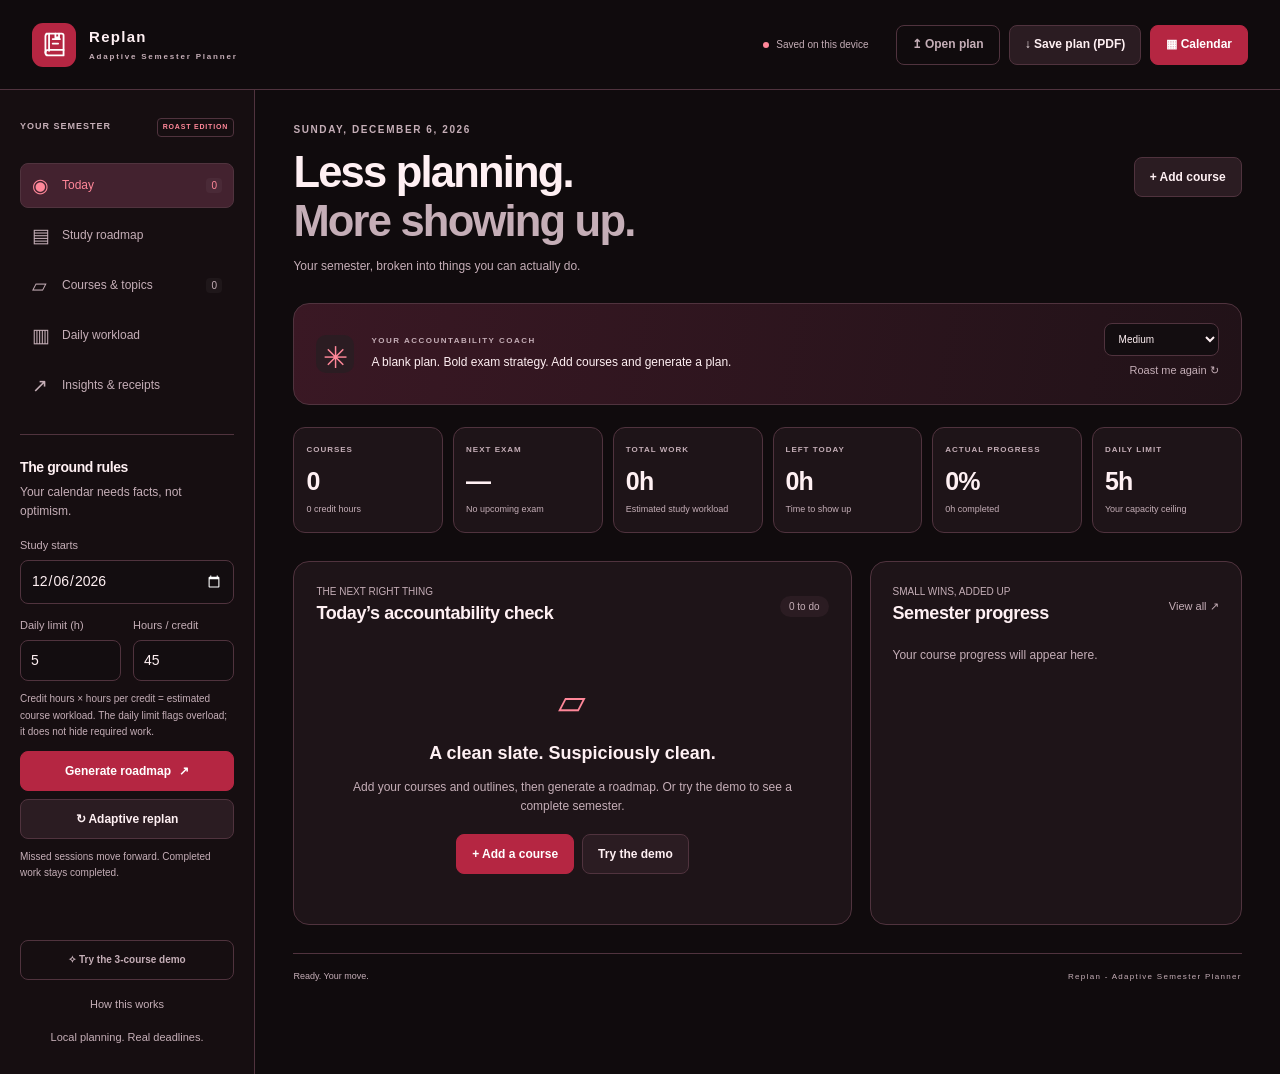
==== replanv2.html @ edb52d62 "new versions" ====
<!doctype html>
<html lang="en" data-roast="Medium">
<head>
  <meta charset="utf-8">
  <meta name="viewport" content="width=device-width, initial-scale=1">
  <meta name="theme-color" content="#100b0d">
  <meta name="description" content="A multi-course semester planner with adaptive scheduling and a sarcastic accountability coach.">
  <title>Replan - Adaptive Semester Planner</title>
  <link rel="icon" type="image/svg+xml" href="data:image/svg+xml,%3Csvg%20xmlns%3D%22http%3A%2F%2Fwww.w3.org%2F2000%2Fsvg%22%20viewBox%3D%220%200%2064%2064%22%3E%3Crect%20width%3D%2264%22%20height%3D%2264%22%20rx%3D%2214%22%20fill%3D%22%23b52642%22%2F%3E%3Cg%20transform%3D%22translate%2812%2012%29%20scale%281.25%29%22%20color%3D%22%23ffffff%22%3E%3Csvg%20viewBox%3D%220%200%2032%2032%22%20fill%3D%22none%22%20xmlns%3D%22http%3A%2F%2Fwww.w3.org%2F2000%2Fsvg%22%3E%3Cpath%20d%3D%22M7%204h17a2%202%200%200%201%202%202v22H9a3%203%200%200%201-3-3V7a3%203%200%200%201%203-3Z%22%20stroke%3D%22currentColor%22%20stroke-width%3D%222%22%20stroke-linejoin%3D%22round%22%2F%3E%3Cpath%20d%3D%22M10%204v19M6%2025a3%203%200%200%201%203-3h17M14%2010h8M14%2015h6M21%204v5l-2-1-2%201V4%22%20stroke%3D%22currentColor%22%20stroke-width%3D%222%22%20stroke-linecap%3D%22round%22%20stroke-linejoin%3D%22round%22%2F%3E%3C%2Fsvg%3E%3C%2Fg%3E%3C%2Fsvg%3E">
  <link rel="stylesheet" href="replanv2.css">
  <script defer src="replanv2-engine.js"></script>
  <script defer src="replanv2-pdf.js"></script>
  <script defer src="replanv2.js"></script>
</head>
<body>
  <div class="app-shell">
    <header class="topbar">
      <a href="#today" class="brand" aria-label="Replan - Adaptive Semester Planner home"><span class="brand-mark" aria-hidden="true"><svg viewBox="0 0 32 32" fill="none" xmlns="http://www.w3.org/2000/svg"><path d="M7 4h17a2 2 0 0 1 2 2v22H9a3 3 0 0 1-3-3V7a3 3 0 0 1 3-3Z" stroke="currentColor" stroke-width="2" stroke-linejoin="round"/><path d="M10 4v19M6 25a3 3 0 0 1 3-3h17M14 10h8M14 15h6M21 4v5l-2-1-2 1V4" stroke="currentColor" stroke-width="2" stroke-linecap="round" stroke-linejoin="round"/></svg></span><span>Replan<small>Adaptive Semester Planner</small></span></a>
      <div class="header-actions"><span class="local-badge"><i></i> Saved on this device</span><button data-action="open" class="button ghost">↥ Open plan</button><button data-action="save" class="button" title="Download a printable PDF schedule with checkboxes">↓ Save plan (PDF)</button><button data-action="calendar" class="button primary">▦ Calendar</button></div>
    </header>
    <div class="workspace">
      <aside class="sidebar">
        <div class="side-heading"><span class="eyebrow">YOUR SEMESTER</span><span class="edition">ROAST EDITION</span></div>
        <nav aria-label="Planner views">
          <button class="nav-item active" data-tab="today"><span aria-hidden="true">◉</span> Today <span id="today-count" class="nav-count">0</span></button>
          <button class="nav-item" data-tab="schedule"><span aria-hidden="true">▤</span> Study roadmap</button>
          <button class="nav-item" data-tab="courses"><span aria-hidden="true">▱</span> Courses & topics <span id="course-count" class="nav-count">0</span></button>
          <button class="nav-item" data-tab="daily"><span aria-hidden="true">▥</span> Daily workload</button>
          <button class="nav-item" data-tab="insights"><span aria-hidden="true">↗</span> Insights & receipts</button>
        </nav>
        <section class="setup-card" aria-labelledby="setup-title">
          <h2 id="setup-title">The ground rules</h2><p class="muted small">Your calendar needs facts, not optimism.</p>
          <form id="settings-form">
            <label for="plan-start">Study starts</label><input id="plan-start" name="start" type="date" required>
            <div class="field-grid"><div><label for="daily-cap">Daily limit <span>(h)</span></label><input id="daily-cap" name="cap" type="number" min="0" max="24" step="0.25" required></div><div><label for="hours-per-credit">Hours / credit</label><input id="hours-per-credit" name="hoursPerCH" type="number" min="1" max="100" step="1" required></div></div>
            <p class="field-help">Credit hours × hours per credit = estimated course workload. The daily limit flags overload; it does not hide required work.</p>
            <button class="button primary full" type="submit">Generate roadmap <span aria-hidden="true">↗</span></button>
          </form>
          <button data-action="replan" class="button full replan-button">↻ Adaptive replan</button>
          <p class="field-help">Missed sessions move forward. Completed work stays completed.</p>
        </section>
        <div class="sidebar-bottom"><button data-action="demo" class="button ghost full">✧ Try the 3-course demo</button><button data-action="guide" class="text-button">How this works</button><span class="tiny muted">Local planning. Real deadlines.</span></div>
      </aside>
      <main id="main-content">
        <div class="page-heading"><div><p class="eyebrow" id="current-date"></p><h1 id="page-title">Less planning.<br><span>More showing up.</span></h1><p class="muted" id="page-description">Your semester, broken into things you can actually do.</p></div><button data-action="add-course" class="button" id="heading-add">+ Add course</button></div>
        <section class="roast-card" aria-label="Accountability coach"><div class="roast-symbol" aria-hidden="true">✳</div><div class="roast-copy"><p class="eyebrow">YOUR ACCOUNTABILITY COACH</p><p id="roast-message"></p></div><div class="roast-controls"><label class="sr-only" for="roast-level">Roast intensity & theme</label><select id="roast-level"><option>Off</option><option>Mild</option><option>Medium</option><option>Extra spicy</option></select><button data-action="roast" class="text-button">Roast me again ↻</button></div></section>
        <section id="metrics" class="metrics" aria-label="Semester summary"></section>
        <section id="view-today" class="view" aria-label="Today's study sessions"></section>
        <section id="view-schedule" class="view" aria-label="Study roadmap" hidden>
          <div class="section-heading"><div><h2>The study roadmap</h2><p class="muted small">Every session, every course. Double-click a row to toggle completion.</p></div><div class="button-row"><button data-action="export-csv" class="button compact">↓ CSV</button><button data-action="backup" class="button compact">↓ JSON backup</button><button data-action="export-meta" class="button compact">↓ CSV metadata</button><button data-action="print" class="button compact">Print / PDF</button></div></div>
          <div class="filters"><label>Course<select id="filter-course"><option value="">All courses</option></select></label><label>Status<select id="filter-status"><option value="">All statuses</option><option>Pending</option><option>Completed</option><option>Missed</option><option>Rescheduled</option></select></label><label class="search-field">Search<input id="filter-search" type="search" placeholder="Find a course or topic…"></label><button data-action="jump-today" class="button compact">Jump to today</button></div>
          <div class="batch-bar"><span id="selection-summary">Select sessions to update their status</span><div class="button-row"><button data-action="batch-done" class="button compact">✓ Completed</button><button data-action="batch-missed" class="button compact">Missed</button><button data-action="batch-pending" class="button compact">Reset pending</button></div></div>
          <div class="table-wrap" tabindex="0" aria-label="Scrollable study roadmap"><table><thead><tr><th><input id="select-all" type="checkbox" aria-label="Select all visible sessions"></th><th><button data-sort="Day">Day ↕</button></th><th><button data-sort="Date">Date ↕</button></th><th><button data-sort="Course">Course ↕</button></th><th><button data-sort="Topic">Topic ↕</button></th><th>Topic day</th><th><button data-sort="Target Hours">Hours ↕</button></th><th><button data-sort="Status">Status ↕</button></th></tr></thead><tbody id="schedule-body"></tbody></table></div>
          <div id="schedule-pagination" class="pagination"></div><p class="field-help">Missed rows remain as history. Their workload is included in the rebuilt sessions, rather than counted twice.</p>
        </section>
        <section id="view-courses" class="view" hidden><div class="section-heading"><div><h2>Your academic commitments</h2><p class="muted small">Separate outlines, credit hours, and an exam deadline for every course.</p></div><button data-action="add-course" class="button primary">+ Add course</button></div><div id="course-cards" class="course-grid"></div><section class="panel timeline-panel"><div class="section-heading"><h2>Topic timelines</h2><label class="sr-only" for="timeline-course">Course for topic timeline</label><select id="timeline-course"></select></div><div id="topic-timeline"></div></section></section>
        <section id="view-daily" class="view" hidden><div class="section-heading"><div><h2>What your days actually look like</h2><p class="muted small">Combined workload across every course, measured against your daily limit.</p></div><label class="small muted">Show<select id="daily-scope"><option value="upcoming">Upcoming days</option><option value="all">All days</option></select></label></div><div id="workload-chart" class="panel workload-chart"></div><div class="table-wrap" tabindex="0" aria-label="Daily workload"><table><thead><tr><th>Date</th><th>Courses</th><th>Study hours</th><th>Completed</th><th>Pending / moved</th><th>Missed</th><th>Daily limit</th></tr></thead><tbody id="daily-body"></tbody></table></div><div id="daily-pagination" class="pagination"></div></section>
        <section id="view-insights" class="view" hidden><div class="section-heading"><div><h2>The academic receipts</h2><p class="muted small">A reality check, with an actual rescue plan.</p></div><button data-action="print" class="button compact">Print / PDF</button></div><div id="insights-content"></div></section>
        <footer class="main-footer"><span id="status-line" role="status" aria-live="polite">Ready. Your move.</span><span>Replan - Adaptive Semester Planner</span></footer>
      </main>
    </div>
  </div>
  <input id="open-file" type="file" accept=".json,.csv" multiple hidden>
  <dialog id="course-dialog" aria-labelledby="course-dialog-title"><form id="course-form"><div class="dialog-heading"><div><p class="eyebrow">COURSE SETUP</p><h2 id="course-dialog-title">Add a course</h2></div><button type="button" class="icon-button" data-close="course-dialog" aria-label="Close course editor">×</button></div><label for="course-name">Course name</label><input id="course-name" name="name" maxlength="100" placeholder="e.g. Programming" required><div class="field-grid"><div><label for="course-credit">Credit hours</label><input id="course-credit" name="credit_hours" type="number" min="0.1" max="30" step="0.1" value="3" required></div><div><label for="course-exam">Exam date</label><input id="course-exam" name="exam_date" type="date" required></div></div><div id="exam-presets" class="button-row"><span class="small muted">Exam in</span><button type="button" class="button compact" data-exam-days="30">30 days</button><button type="button" class="button compact" data-exam-days="60">60 days</button><button type="button" class="button compact" data-exam-days="90">90 days</button></div><label for="course-theme">Course badge</label><select id="course-theme" name="theme"></select><label for="course-topics">Course outline <span class="muted small">one topic per line</span></label><textarea id="course-topics" name="topics" rows="6" placeholder="Variables & control flow&#10;Functions&#10;Recursion" required></textarea><p class="field-help">Workload is estimated from credit hours and distributed across all topics before the exam date.</p><p id="course-error" class="error-message" role="alert"></p><div class="dialog-actions"><button type="button" data-close="course-dialog" class="button">Cancel</button><button type="submit" class="button primary">Save course</button></div></form></dialog>
  <dialog id="confirm-dialog" aria-labelledby="confirm-title"><form method="dialog"><h2 id="confirm-title">Continue?</h2><p id="confirm-message"></p><div class="dialog-actions"><button class="button" value="cancel">Cancel</button><button class="button primary" value="confirm" id="confirm-yes">Continue</button></div></form></dialog>
  <dialog id="calendar-dialog" aria-labelledby="calendar-title"><div class="dialog-heading"><div><p class="eyebrow">TAKE THE PLAN WITH YOU</p><h2 id="calendar-title">Your calendar. Your call.</h2></div><button data-close="calendar-dialog" class="icon-button" aria-label="Close calendar options">×</button></div><p class="muted small">Export an .ics file for any calendar, or connect Google to add these sessions to a dedicated study calendar.</p><form id="calendar-form"><fieldset><legend>Include courses</legend><div id="calendar-courses" class="checkbox-grid"></div></fieldset><label for="calendar-scope">Which sessions?</label><select id="calendar-scope" name="scope"><option value="upcoming">Upcoming unfinished sessions</option><option value="all">All sessions, including history</option><option value="selected">Selected roadmap sessions</option></select><label for="calendar-name">Calendar name</label><input id="calendar-name" name="name" maxlength="100" required><div class="field-grid"><div><label for="calendar-hour">Start time (your local time)</label><select id="calendar-hour" name="hour"></select></div><div><label for="calendar-reminder">Reminder</label><select id="calendar-reminder" name="reminder"><option value="0">No reminder</option><option value="5">5 minutes before</option><option value="15">15 minutes before</option><option value="30">30 minutes before</option><option value="60">1 hour before</option><option value="1440">1 day before</option></select></div></div><label class="checkbox-label"><input id="calendar-allday" name="allDay" type="checkbox"> All-day events</label><p class="field-help">Timed sessions run consecutively from the start time to avoid overlapping courses. Long sessions can continue into the next day.</p><p id="calendar-preview" class="notice"></p><details><summary>Direct Google Calendar setup</summary><label for="google-client-id">Google OAuth web client ID</label><input id="google-client-id" name="clientId" placeholder="…apps.googleusercontent.com" autocomplete="off"><p class="field-help">Enable the Calendar API and register this page’s HTTP origin as an authorized JavaScript origin for your web client. A local file cannot authorize Google; serve the page on localhost or HTTPS. No client secret is needed. Sign-in opens only when you choose Connect & sync.</p><a href="https://developers.google.com/identity/oauth2/web/guides/use-token-model" target="_blank" rel="noreferrer" class="small">Google’s setup guide ↗</a></details><p id="calendar-error" class="error-message" role="alert"></p><div class="dialog-actions"><button type="button" data-action="export-ics" class="button">↓ Export .ics</button><button type="submit" class="button primary" id="google-sync">Connect & sync Google</button></div><p id="sync-progress" role="status" aria-live="polite" class="field-help"></p></form></dialog>
  <dialog id="guide-dialog" aria-labelledby="guide-title"><div class="dialog-heading"><h2 id="guide-title">A plan that earns its attitude.</h2><button data-close="guide-dialog" class="icon-button" aria-label="Close guide">×</button></div><ol class="guide-list"><li><strong>Add your courses.</strong> Set credit hours, exam dates, and topic outlines, or try the demo.</li><li><strong>Set realistic ground rules.</strong> Workload defaults to 45 study hours per credit. Adjust this estimate to suit your courses.</li><li><strong>Generate the roadmap.</strong> Work spreads across available days before each exam. Daily-limit warnings show when the required pace is too high.</li><li><strong>Show up and check in.</strong> Complete, miss, or reset individual sessions and whole days. Missed sessions are rebuilt automatically; completed work is preserved.</li><li><strong>Keep the receipts.</strong> Inspect course progress, topic timelines, daily workload, and replan history. Export JSON, desktop-compatible CSV with metadata, calendar events, or print to PDF.</li></ol><p class="notice">Your plan autosaves in this browser when storage is available. Use JSON backup in Study roadmap to move devices. Save plan downloads a printable PDF checklist. The roast coach is local, optional, and adjustable.</p><p class="muted small">CSV files from v1.2 can be opened with their .csv.meta.json companion file. Without metadata, exam dates and credits are inferred from the schedule and should be reviewed.</p></dialog>
  <menu id="row-menu" class="context-menu" hidden><li><button data-context-status="Completed">✓ Mark completed</button></li><li><button data-context-status="Missed">Mark missed & replan</button></li><li><button data-context-status="Pending">Reset pending</button></li></menu>
  <div id="toast" class="toast" role="status" aria-live="polite" hidden></div>
  <div id="print-report" hidden></div>
</body>
</html>
---- replanv2.css ----
/* Roast intensity controls both the coach and the app palette. */
:root {
  color-scheme: dark;
  --bg: #100b0d; --sidebar: #160e11; --card: #1e1418; --raised: #2b1c22;
  --border: #50333e; --green: #ff8799; --green-dark: #381b25;
  --text: #fff0f3; --muted: #c5aeb7; --amber: #f4c382; --red: #ffadb7;
  --primary: #b52642; --primary-hover: #962038; --on-primary: #ffffff;
  --hover: #39232c; --selected: #43222f; --input: #130d10;
  --coach-start: #3a1824; --coach-end: #211218; --track: #4a303a;
  --success-bg: #28252a; --success-text: #e4dce2;
  --warning-bg: #382b20; --warning-border: #82623f;
  --danger-bg: #421e29; --danger-border: #945064;
  --disabled-bg: #33272c; --disabled-text: #b9a3ac;
  --radius: 16px;
  font-family: Inter,-apple-system,BlinkMacSystemFont,"Segoe UI",sans-serif;
}
:root[data-roast="Off"] {
  --bg:#0b1510; --sidebar:#101e16; --card:#16281d; --raised:#203929;
  --border:#3d6650; --green:#83e6a4; --green-dark:#203f2b;
  --text:#effaf2; --muted:#b0ceba; --primary:#83e6a4; --primary-hover:#a1efba; --on-primary:#102719;
  --hover:#294b35; --selected:#2a5339; --input:#0e1c13;
  --coach-start:#234a30; --coach-end:#152c1e; --track:#365940;
  --success-bg:#213e2c; --success-text:#d0f1db;
  --disabled-bg:#233c2b; --disabled-text:#a4c6af;
}
:root[data-roast="Mild"] {
  --bg:#17150b; --sidebar:#201d10; --card:#2b2716; --raised:#39331d;
  --border:#756733; --green:#f4d76b; --green-dark:#443b1c;
  --text:#fff9e5; --muted:#d4c99d; --primary:#f4d76b; --primary-hover:#ffe697; --on-primary:#2a2208;
  --hover:#4b4222; --selected:#554a24; --input:#201c0e;
  --coach-start:#4a3e19; --coach-end:#2b2513; --track:#65562b;
  --success-bg:#38321f; --success-text:#f3e9ba;
  --disabled-bg:#39321e; --disabled-text:#c5b986;
}
:root[data-roast="Extra spicy"] {
  --bg:#080506; --sidebar:#10080b; --card:#190d12; --raised:#2b111b;
  --border:#793046; --green:#ff758e; --green-dark:#4a1627;
  --text:#fff3f5; --muted:#d5aeba; --primary:#c21c40; --primary-hover:#a01434;
  --hover:#401624; --selected:#521a2d; --input:#10070b;
  --coach-start:#531329; --coach-end:#240c15; --track:#602337;
}
*{box-sizing:border-box}
body{margin:0;background:var(--bg);color:var(--text);font-size:14px;line-height:1.55}
button,input,select,textarea{font:inherit}
button,a,input,select,textarea{-webkit-tap-highlight-color:transparent}
button{cursor:pointer}
button:disabled{cursor:not-allowed;background:var(--disabled-bg)!important;color:var(--disabled-text)!important;border-color:var(--border)!important;box-shadow:none}
button,a{touch-action:manipulation}
a{color:var(--green)}
:focus-visible{outline:2px solid var(--green);outline-offset:4px}
button,input,select,textarea{border-radius:8px}
button{transition:background .15s,border-color .15s}
button:hover{border-color:var(--green)}
button:active{transform:translateY(1px)}
h1,h2,h3,p{margin:0}
h1{font-size:clamp(30px,3.4vw,48px);line-height:1.12;letter-spacing:-1.8px;font-weight:650}
h1 span{color:var(--muted)}
h2{font-size:18px;letter-spacing:-.4px;font-weight:650}
h3{font-size:15px}
p{line-height:1.6}
.muted{color:var(--muted)}
.small{font-size:12px}
.tiny{font-size:11px}
.green{color:var(--green)}
.eyebrow{font-size:10px;letter-spacing:1.6px;font-weight:700;color:var(--muted)}
.button{display:inline-flex;justify-content:center;align-items:center;gap:8px;min-height:40px;padding:9px 15px;border:1px solid var(--border);background:var(--raised);color:var(--text);font-size:12px;font-weight:650;white-space:nowrap}
.button:hover{background:var(--hover)}
.button.primary{background:var(--primary);color:var(--on-primary);border-color:var(--primary)}
.button.primary:hover{background:var(--primary-hover)}
.button.ghost{background:transparent;border-color:var(--border);color:var(--muted)}
.button.compact{min-height:34px;padding:6px 11px;font-size:11px}
.button.full{width:100%}
.button-row{display:flex;align-items:center;gap:8px;flex-wrap:wrap}
.text-button{background:none;border:0;padding:6px 0;color:var(--muted);font-size:11px}
.text-button:hover{color:var(--green)}
.icon-button{background:var(--raised);border:1px solid var(--border);color:var(--text);font-size:24px;line-height:1;width:34px;height:34px}
.app-shell{max-width:1800px;margin:auto}
.topbar{display:flex;align-items:center;justify-content:space-between;gap:20px;height:90px;padding:0 32px;border-bottom:1px solid var(--border)}
.brand{display:flex;align-items:center;gap:13px;color:var(--text);font-weight:750;text-decoration:none;letter-spacing:1.3px;font-size:15px;white-space:nowrap}
.brand small{display:block;color:var(--muted);font-size:8px;letter-spacing:1.8px;margin-top:3px}
.brand-mark{display:grid;place-items:center;background:var(--primary);color:var(--on-primary);border-radius:11px;width:44px;height:44px;flex-shrink:0}
.brand-mark svg{display:block;width:29px;height:29px}
.header-actions{display:flex;align-items:center;gap:9px}
.local-badge{font-size:10px;color:var(--muted);display:inline-flex;align-items:center;gap:7px;margin-right:18px}
.local-badge i{width:6px;height:6px;background:var(--green);border-radius:50%}
.workspace{display:grid;grid-template-columns:255px minmax(0,1fr);min-height:calc(100vh - 90px)}
.sidebar{background:var(--sidebar);border-right:1px solid var(--border);padding:28px 20px;display:flex;flex-direction:column;gap:26px}
.side-heading{display:flex;align-items:center;justify-content:space-between;gap:8px}
.side-heading .eyebrow{font-size:9px;letter-spacing:1px}
.edition{font-size:7px;font-weight:750;border:1px solid var(--border);color:var(--green);padding:3px 5px;border-radius:4px;letter-spacing:.8px}
nav{display:flex;flex-direction:column;gap:5px}
.nav-item{border:1px solid transparent;background:transparent;color:var(--muted);padding:12px 11px;display:flex;align-items:center;gap:11px;width:100%;font-size:12px;text-align:left}
.nav-item>span:first-child{font-size:19px;width:19px;line-height:1}
.nav-item.active{background:var(--selected);border-color:var(--border);color:var(--green)}
.nav-item:hover{background:var(--raised)}
.nav-count{margin-left:auto;font-size:10px;padding:0 5px;border-radius:4px;background:#ffffff0a;color:inherit}
.setup-card{border-top:1px solid var(--border);padding-top:22px}
.setup-card h2{font-size:14px;margin-bottom:4px}
.setup-card form{margin-top:16px}
label{display:block;font-size:11px;color:var(--muted);margin:13px 0 6px}
label span{font-weight:400;color:var(--muted)}
input,select,textarea{background:var(--input);color:var(--text);border:1px solid var(--border);padding:9px 10px;width:100%;min-width:0;min-height:39px}
input::placeholder,textarea::placeholder{color:var(--muted)}
input[type=checkbox]{width:16px;height:16px;min-height:16px;accent-color:var(--green);cursor:pointer;margin:0;flex-shrink:0}
select{cursor:pointer;padding-right:22px}
textarea{resize:vertical;min-height:110px}
.field-grid{display:grid;grid-template-columns:1fr 1fr;gap:12px}
.field-help{font-size:10px;color:var(--muted);line-height:1.65;margin:10px 0}
.replan-button{margin-top:8px}
.sidebar-bottom{margin-top:auto;display:flex;flex-direction:column;align-items:center;gap:10px;padding-top:22px}
.sidebar-bottom .button{font-size:10px}
main{min-width:0;padding:32px clamp(20px,3vw,48px) 16px}
.page-heading{display:flex;align-items:flex-start;justify-content:space-between;gap:20px;margin-bottom:26px}
.page-heading .eyebrow{margin-bottom:10px}
.page-heading .muted{font-size:12px;margin-top:12px}
.page-heading>.button{margin-top:35px}
.roast-card{border:1px solid var(--border);background:linear-gradient(100deg,var(--coach-start),var(--coach-end));border-radius:var(--radius);padding:19px 22px;display:flex;align-items:center;gap:17px;margin-bottom:22px}
.roast-symbol{width:38px;height:38px;border-radius:10px;background:var(--raised);color:var(--green);font-size:30px;display:grid;place-items:center;flex-shrink:0}
.roast-copy{flex:1}
.roast-copy .eyebrow{color:var(--muted);font-size:8px;letter-spacing:1.5px;margin-bottom:5px}
#roast-message{font-size:12px;color:var(--text);line-height:1.65}
.roast-controls{display:flex;flex-direction:column;min-width:115px;align-items:end}
.roast-controls select{font-size:10px;min-height:31px;background:var(--input)}
.metrics{display:grid;grid-template-columns:repeat(6,minmax(0,1fr));gap:10px;margin-bottom:28px}
.metric{background:var(--card);border:1px solid var(--border);border-radius:12px;padding:16px 12px;min-width:0}
.metric .eyebrow{font-size:8px;letter-spacing:1px;white-space:nowrap}
.metric-value{display:block;font-size:25px;line-height:1.4;letter-spacing:-.8px;margin:8px 0 3px;font-weight:600}
.metric-caption{font-size:9px;color:var(--muted)}
.section-heading{display:flex;align-items:center;justify-content:space-between;gap:15px;margin-bottom:18px}
.section-heading h2+p{margin-top:3px}
.section-heading>select{max-width:240px}
.section-heading>label{margin:0}
.section-heading>label select{margin-top:5px}
.panel{background:var(--card);border:1px solid var(--border);border-radius:var(--radius);padding:22px}
.today-layout{display:grid;grid-template-columns:minmax(0,1.5fr) minmax(230px,1fr);gap:18px}
.today-session{padding:16px 0;border-top:1px solid var(--border);display:flex;align-items:center;gap:14px}
.session-status{width:28px;height:28px;border-radius:50%;border:1px solid var(--border);color:var(--green);background:transparent;flex-shrink:0;display:grid;place-items:center;font-size:14px}
.session-status.complete{background:var(--primary);border-color:var(--primary);color:var(--on-primary)}
.session-copy{flex:1;min-width:0}
.session-course{font-size:10px;color:var(--muted);display:flex;align-items:center;gap:6px}
.session-topic{font-size:13px;font-weight:600;margin:3px 0;overflow-wrap:anywhere}
.session-meta{font-size:10px;color:var(--muted)}
.session-time{font-size:12px;color:var(--text);white-space:nowrap}
.today-session select{font-size:10px;width:106px;min-height:33px;padding:6px}
.today-actions{display:flex;gap:8px;flex-wrap:wrap;border-top:1px solid var(--border);padding-top:17px;margin-top:5px}
.section-kicker{color:var(--muted);font-size:10px}
.count-pill{background:var(--raised);font-size:10px;color:var(--muted);padding:3px 9px;border-radius:20px}
.progress-item{padding:15px 0;border-bottom:1px solid var(--border)}
.progress-item:last-child{border:0;padding-bottom:0}
.progress-line{display:flex;justify-content:space-between;gap:15px;font-size:11px;margin-bottom:9px}
.progress-line strong{font-size:12px}
.progress-track{height:5px;border-radius:10px;background:var(--track);overflow:hidden}
.progress-fill{height:100%;border-radius:10px;background:var(--green);width:var(--progress,0%)}
.progress-detail{font-size:9px;color:var(--muted);display:flex;justify-content:space-between;margin-top:8px;gap:8px}
.notice{background:var(--green-dark);border:1px solid var(--border);border-radius:10px;color:var(--success-text);font-size:12px;padding:14px 16px;line-height:1.65;margin:18px 0}
.notice.warning{background:var(--warning-bg);border-color:var(--warning-border);color:var(--amber)}
.notice.danger{background:var(--danger-bg);border-color:var(--danger-border);color:var(--red)}
.notice strong{display:block;margin-bottom:3px}
.empty-state{padding:28px 12px;text-align:center}
.empty-state h3{font-size:18px;margin:10px 0}
.empty-state p{color:var(--muted);font-size:12px;max-width:440px;margin:0 auto 18px}
.empty-state .empty-icon{font-size:36px;color:var(--green)}
.empty-state .button-row{justify-content:center}
.filters{display:flex;align-items:end;gap:12px;flex-wrap:wrap;padding:16px;background:var(--card);border:1px solid var(--border);border-radius:12px 12px 0 0}
.filters label{margin:0;min-width:130px}
.filters .search-field{flex:1;min-width:180px}
.filters input,.filters select{margin-top:5px;font-size:12px}
.batch-bar{display:flex;justify-content:space-between;align-items:center;gap:10px;background:var(--selected);padding:10px 14px;border:1px solid var(--border);border-top:0;font-size:10px;color:var(--muted)}
.table-wrap{overflow:auto;border:1px solid var(--border);background:var(--card);border-radius:0 0 12px 12px;max-height:650px;scrollbar-color:var(--border) var(--card)}
table{border-collapse:collapse;width:100%;text-align:left;font-size:11px}
th{position:sticky;top:0;background:var(--raised);color:var(--muted);font-size:10px;font-weight:500;white-space:nowrap;z-index:1}
th,td{padding:13px 14px;border-bottom:1px solid var(--border)}
th button{background:transparent;border:0;color:inherit;padding:0;text-align:left;font-size:inherit}
td{vertical-align:middle}
tr:last-child td{border-bottom:0}
tbody tr:hover{background:var(--hover)}
tr.today-row{background:var(--selected)}
tr.selected-row{background:var(--selected)}
tr.missed-row td{color:var(--red)}
td.topic-cell{min-width:180px;max-width:330px;overflow-wrap:anywhere}
td .subline{display:block;font-size:9px;color:var(--muted);margin-top:3px}
td.nowrap{white-space:nowrap}
.status-badge{font-size:9px;display:inline-block;border:1px solid var(--border);border-radius:20px;padding:3px 8px;color:var(--muted);background:var(--raised);white-space:nowrap}
.status-badge.completed{color:var(--success-text);background:var(--success-bg);border-color:var(--border)}
.status-badge.missed{color:var(--red);background:var(--danger-bg);border-color:var(--danger-border)}
.status-badge.rescheduled{color:var(--amber);background:var(--warning-bg);border-color:var(--warning-border)}
.pagination{display:flex;justify-content:space-between;align-items:center;font-size:10px;color:var(--muted);gap:12px;margin:12px 0 18px}
.course-grid{display:grid;grid-template-columns:repeat(3,minmax(0,1fr));gap:14px}
.course-card{background:var(--card);border:1px solid var(--border);border-radius:var(--radius);padding:20px;min-width:0}
.course-top{display:flex;align-items:center;gap:12px;margin-bottom:18px}
.course-icon{width:42px;height:42px;display:grid;place-items:center;background:#ffffff0a;border:1px solid var(--border);border-radius:11px;font-size:21px}
.course-card h3{font-size:16px;overflow-wrap:anywhere}
.course-top p{font-size:10px;color:var(--muted);margin-top:3px}
.course-stats{display:grid;grid-template-columns:1fr 1fr;gap:12px;padding-bottom:18px}
.course-stats dt{font-size:9px;color:var(--muted)}
.course-stats dd{font-size:13px;margin:3px 0 0}
.course-card .button-row{margin-top:18px;justify-content:space-between}
.course-card .button-row .button{flex:1}
.timeline-panel{margin-top:20px}
.timeline-row{display:grid;grid-template-columns:minmax(140px,1fr) minmax(110px,1.1fr) 85px;gap:20px;align-items:center;padding:15px 0;border-top:1px solid var(--border)}
.timeline-row h3{font-size:12px}
.timeline-row p{font-size:9px;color:var(--muted);margin-top:4px}
.timeline-numbers{text-align:right;font-size:11px}
.workload-chart{margin-bottom:18px;overflow:auto}
.chart-heading{display:flex;justify-content:space-between;font-size:10px;color:var(--muted);gap:20px;margin-bottom:20px}
.chart-days{display:flex;gap:10px;align-items:flex-end;min-width:450px;height:155px;padding-top:10px}
.chart-day{display:flex;flex-direction:column;flex:1;min-width:25px;text-align:center;height:100%;justify-content:flex-end;font-size:8px;color:var(--muted);gap:5px}
.chart-column{height:var(--height);min-height:3px;background:var(--green);border-radius:4px 4px 0 0;position:relative}
.chart-day.over .chart-column{background:var(--amber)}
.chart-day.today .chart-column{background:var(--green)}
.insight-grid{display:grid;grid-template-columns:1fr 1fr;gap:16px}
.insight-list{padding:0;margin:14px 0 0;list-style:none}
.insight-list li{padding:11px 0;border-top:1px solid var(--border);font-size:12px;color:var(--muted)}
.insight-list strong{color:var(--text)}
.history-list{list-style:none;padding:0;margin:15px 0 0}
.history-list li{border-top:1px solid var(--border);padding:13px 0;font-size:12px}
.history-list small{display:block;color:var(--muted);font-size:10px;margin-top:4px}
.main-footer{display:flex;justify-content:space-between;align-items:center;gap:20px;margin-top:28px;padding-top:16px;border-top:1px solid var(--border);font-size:9px;color:var(--muted)}
.main-footer>span:last-child{white-space:nowrap;font-size:8px;letter-spacing:1.3px}
.main-footer>span:last-child span{margin:0 7px}
dialog{border:1px solid var(--border);border-radius:20px;background:#c3cbc4;color:var(--text);padding:28px;width:calc(100% - 32px);max-width:560px;max-height:90vh;overflow:auto;box-shadow:0 30px 100px #00000044}
dialog::backdrop{background:#00000099;backdrop-filter:blur(5px)}
.dialog-heading{display:flex;align-items:center;justify-content:space-between;gap:20px;margin-bottom:18px}
.dialog-heading .eyebrow{margin-bottom:5px}
.dialog-actions{display:flex;justify-content:flex-end;gap:10px;margin-top:22px}
#confirm-message{margin-top:14px;color:var(--muted);font-size:13px}
.error-message{color:var(--red);font-size:12px;margin-top:12px}
.error-message:empty{display:none}
fieldset{border:1px solid var(--border);border-radius:10px;padding:10px 14px;margin:18px 0}
legend{font-size:11px;color:var(--muted);padding:0 6px}
.checkbox-grid{display:flex;gap:10px 20px;flex-wrap:wrap}
.checkbox-grid label,.checkbox-label{display:flex;align-items:center;gap:9px;margin:4px 0;font-size:12px}
.checkbox-label{margin-top:15px}
details{border-top:1px solid var(--border);padding-top:16px;margin-top:18px}
summary{color:var(--muted);font-size:12px;cursor:pointer}
.guide-list{padding-left:20px;font-size:13px;color:var(--muted)}
.guide-list li{padding:10px 0}
.guide-list strong{color:var(--text)}
.context-menu{list-style:none;position:fixed;z-index:10;margin:0;padding:6px;background:var(--raised);border:1px solid var(--border);border-radius:9px;box-shadow:0 6px 30px #00000044;width:195px}
.context-menu button{display:block;text-align:left;width:100%;padding:9px;background:transparent;color:var(--text);border:0;font-size:12px}
.context-menu button:hover{background:var(--hover)}
.toast{position:fixed;bottom:24px;left:50%;transform:translateX(-50%);padding:12px 20px;background:var(--success-bg);border:1px solid var(--green);color:var(--text);border-radius:12px;font-size:12px;z-index:20;box-shadow:0 8px 35px #00000044;max-width:calc(100vw - 32px)}
.sr-only{position:absolute;width:1px;height:1px;padding:0;margin:-1px;overflow:hidden;clip:rect(0,0,0,0);white-space:nowrap;border:0}
[hidden]{display:none!important}
.print-only{display:none}
@media(min-width:1550px){main{padding-top:40px}
.topbar{padding:0 38px}
.workspace{grid-template-columns:275px minmax(0,1fr)}
.sidebar{padding:32px 25px}
.metrics{gap:14px}
.metric{padding:20px}
}
@media(max-width:1150px){.metrics{grid-template-columns:repeat(3,minmax(0,1fr))}
.local-badge{display:none}
.topbar{padding:0 20px}
.workspace{grid-template-columns:225px minmax(0,1fr)}
.sidebar{padding:24px 14px}
.course-grid{grid-template-columns:repeat(2,minmax(0,1fr))}
.today-layout{grid-template-columns:1fr}
.roast-card{gap:12px;padding:16px}
.roast-symbol{display:none}
.today-session select{width:115px}
}
@media(max-width:760px){.topbar{height:auto;padding:16px;gap:15px;align-items:flex-start;flex-wrap:wrap}
.brand{font-size:13px}
.brand-mark{width:38px;height:38px}
.header-actions{gap:6px;margin-left:auto}
.header-actions .button{font-size:10px;padding:7px 10px;min-height:34px}
.workspace{display:flex;flex-direction:column}
.sidebar{padding:12px 16px;border:0;gap:14px}
.side-heading{display:none}
nav{flex-direction:row;overflow:auto;gap:5px;padding-bottom:6px}
.nav-item{width:auto;flex-shrink:0;padding:10px;font-size:10px;gap:6px}
.nav-item>span:first-child{font-size:14px;width:14px}
.nav-count{display:none}
.setup-card{border:1px solid var(--border);border-radius:12px;padding:14px}
.setup-card h2{font-size:13px}
.setup-card>p.small{display:none}
#settings-form{display:grid;grid-template-columns:1fr 1fr;align-items:end;gap:8px 14px;margin-top:4px}
#settings-form>label{grid-column:1}
#settings-form>input{grid-column:1}
#settings-form .field-grid{grid-column:2;grid-row:1/3;gap:8px}
#settings-form .field-help{grid-column:1/-1;margin:2px 0 4px}
#settings-form .button{grid-column:1/-1}
.setup-card>.field-help{margin-bottom:0}
.sidebar-bottom{margin:0;padding:0;flex-direction:row;justify-content:space-between}
.sidebar-bottom .button{width:auto}
.sidebar-bottom .tiny{display:none}
main{padding:18px 16px}
.page-heading{margin-bottom:20px}
.page-heading>.button{margin-top:26px;font-size:10px;padding:8px 12px}
h1{font-size:34px}
.roast-card{align-items:flex-start;flex-wrap:wrap}
.roast-copy{flex-basis:100%}
.roast-controls{flex-direction:row;align-items:center;gap:16px;min-width:0;width:100%}
.roast-controls select{width:135px}
.metrics{gap:8px;margin-bottom:22px}
.metric{padding:12px 10px}
.metric-value{font-size:22px}
.metric .eyebrow{font-size:7px;letter-spacing:.6px}
.metric-caption{font-size:8px}
.panel{padding:17px}
.section-heading{align-items:flex-start;flex-wrap:wrap}
.section-heading h2{font-size:17px}
.today-session{gap:9px;flex-wrap:wrap}
.session-copy{min-width:calc(100% - 65px);flex:1}
.session-time{margin-left:37px}
.today-session select{margin-left:auto;width:115px}
.course-grid{grid-template-columns:1fr}
.insight-grid{grid-template-columns:1fr}
.batch-bar{flex-wrap:wrap}
.batch-bar .button-row{gap:5px}
.batch-bar .button{font-size:9px;padding:6px 9px}
.filters{padding:12px;gap:10px}
.filters label{flex:1;min-width:100px}
.filters .search-field{flex-basis:100%}
.filters>.button{margin-left:auto}
.timeline-row{grid-template-columns:1fr 70px;gap:12px}
.timeline-row>div:nth-child(2){grid-column:1;grid-row:2}
.timeline-numbers{grid-column:2;grid-row:1/3}
.pagination .button{font-size:10px}
.main-footer{align-items:flex-start}
.main-footer>span:last-child{font-size:7px}
dialog{padding:21px}
.dialog-actions{flex-wrap:wrap}
.dialog-actions .button{flex:1}
th,td{padding:12px 10px}
}
@media(prefers-reduced-motion:reduce){*{scroll-behavior:auto!important;transition:none!important}
}
@media print{html{color-scheme:light}
body{background:white!important;color:#111!important}
.app-shell,dialog,.toast,.context-menu{display:none!important}
#print-report{display:block!important;color:#111;font:11px/1.5 Arial,sans-serif;padding:8mm}
#print-report h1{font-size:26px;color:#111;letter-spacing:-.5px}
#print-report h2{font-size:16px;margin:24px 0 10px}
#print-report p{margin:7px 0;color:#333}
#print-report table{font-size:9px;margin-top:12px}
#print-report th{position:static;background:#e9eeeb;color:#222}
#print-report th,#print-report td{padding:7px;border-bottom:1px solid #ccc;color:#111}
#print-report tr{break-inside:avoid}
#print-report thead{display:table-header-group}
@page{size:A4;margin:12mm}
}


/* Explicit menu colors keep every intensity readable. */
select option, select optgroup { background:var(--raised); color:var(--text); }
::selection { background:var(--primary); color:var(--on-primary); }
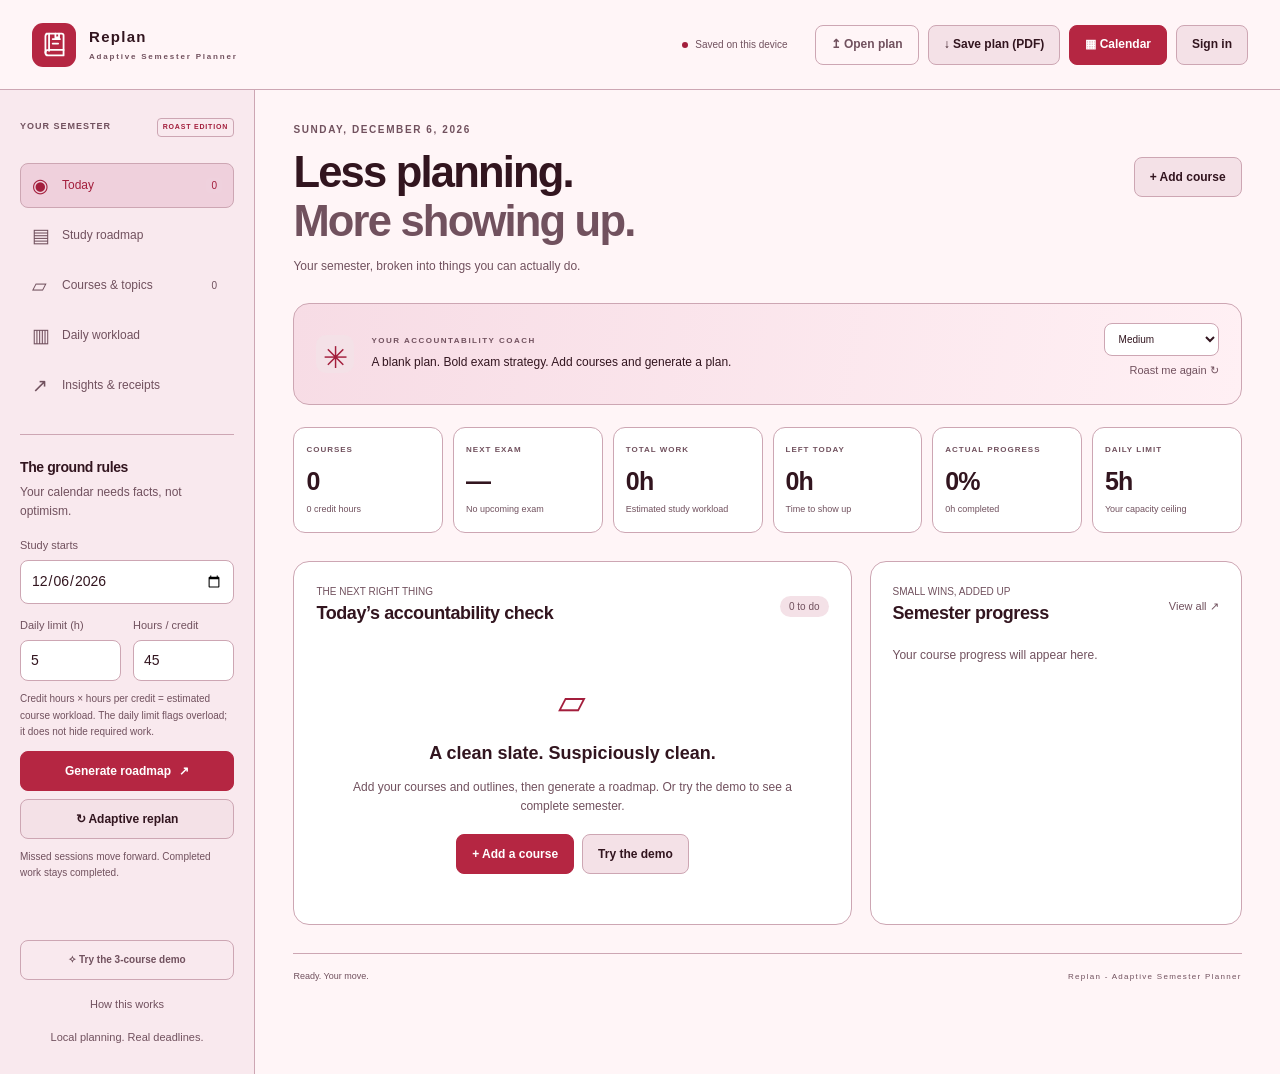
==== commit 06155961: "idr updates" ====
--- a/replanv2.html
+++ b/replanv2.html
@@ -3,11 +3,13 @@
 <head>
   <meta charset="utf-8">
   <meta name="viewport" content="width=device-width, initial-scale=1">
+  <meta name="color-scheme" content="light dark">
   <meta name="theme-color" content="#100b0d">
   <meta name="description" content="A multi-course semester planner with adaptive scheduling and a sarcastic accountability coach.">
   <title>Replan - Adaptive Semester Planner</title>
   <link rel="icon" type="image/svg+xml" href="data:image/svg+xml,%3Csvg%20xmlns%3D%22http%3A%2F%2Fwww.w3.org%2F2000%2Fsvg%22%20viewBox%3D%220%200%2064%2064%22%3E%3Crect%20width%3D%2264%22%20height%3D%2264%22%20rx%3D%2214%22%20fill%3D%22%23b52642%22%2F%3E%3Cg%20transform%3D%22translate%2812%2012%29%20scale%281.25%29%22%20color%3D%22%23ffffff%22%3E%3Csvg%20viewBox%3D%220%200%2032%2032%22%20fill%3D%22none%22%20xmlns%3D%22http%3A%2F%2Fwww.w3.org%2F2000%2Fsvg%22%3E%3Cpath%20d%3D%22M7%204h17a2%202%200%200%201%202%202v22H9a3%203%200%200%201-3-3V7a3%203%200%200%201%203-3Z%22%20stroke%3D%22currentColor%22%20stroke-width%3D%222%22%20stroke-linejoin%3D%22round%22%2F%3E%3Cpath%20d%3D%22M10%204v19M6%2025a3%203%200%200%201%203-3h17M14%2010h8M14%2015h6M21%204v5l-2-1-2%201V4%22%20stroke%3D%22currentColor%22%20stroke-width%3D%222%22%20stroke-linecap%3D%22round%22%20stroke-linejoin%3D%22round%22%2F%3E%3C%2Fsvg%3E%3C%2Fg%3E%3C%2Fsvg%3E">
   <link rel="stylesheet" href="replanv2.css">
+  <script defer src="replanv2-auth.js"></script>
   <script defer src="replanv2-engine.js"></script>
   <script defer src="replanv2-pdf.js"></script>
   <script defer src="replanv2.js"></script>
@@ -16,7 +18,7 @@
   <div class="app-shell">
     <header class="topbar">
       <a href="#today" class="brand" aria-label="Replan - Adaptive Semester Planner home"><span class="brand-mark" aria-hidden="true"><svg viewBox="0 0 32 32" fill="none" xmlns="http://www.w3.org/2000/svg"><path d="M7 4h17a2 2 0 0 1 2 2v22H9a3 3 0 0 1-3-3V7a3 3 0 0 1 3-3Z" stroke="currentColor" stroke-width="2" stroke-linejoin="round"/><path d="M10 4v19M6 25a3 3 0 0 1 3-3h17M14 10h8M14 15h6M21 4v5l-2-1-2 1V4" stroke="currentColor" stroke-width="2" stroke-linecap="round" stroke-linejoin="round"/></svg></span><span>Replan<small>Adaptive Semester Planner</small></span></a>
-      <div class="header-actions"><span class="local-badge"><i></i> Saved on this device</span><button data-action="open" class="button ghost">↥ Open plan</button><button data-action="save" class="button" title="Download a printable PDF schedule with checkboxes">↓ Save plan (PDF)</button><button data-action="calendar" class="button primary">▦ Calendar</button></div>
+      <div class="header-actions"><span class="local-badge"><i></i> Saved on this device</span><button data-action="open" class="button ghost">↥ Open plan</button><button data-action="save" class="button" title="Download a printable PDF schedule with checkboxes">↓ Save plan (PDF)</button><button data-action="calendar" class="button primary">▦ Calendar</button><button id="google-account" data-action="google-login" class="button" title="Optional account">Sign in</button></div>
     </header>
     <div class="workspace">
       <aside class="sidebar">
@@ -63,7 +65,8 @@
   <input id="open-file" type="file" accept=".json,.csv" multiple hidden>
   <dialog id="course-dialog" aria-labelledby="course-dialog-title"><form id="course-form"><div class="dialog-heading"><div><p class="eyebrow">COURSE SETUP</p><h2 id="course-dialog-title">Add a course</h2></div><button type="button" class="icon-button" data-close="course-dialog" aria-label="Close course editor">×</button></div><label for="course-name">Course name</label><input id="course-name" name="name" maxlength="100" placeholder="e.g. Programming" required><div class="field-grid"><div><label for="course-credit">Credit hours</label><input id="course-credit" name="credit_hours" type="number" min="0.1" max="30" step="0.1" value="3" required></div><div><label for="course-exam">Exam date</label><input id="course-exam" name="exam_date" type="date" required></div></div><div id="exam-presets" class="button-row"><span class="small muted">Exam in</span><button type="button" class="button compact" data-exam-days="30">30 days</button><button type="button" class="button compact" data-exam-days="60">60 days</button><button type="button" class="button compact" data-exam-days="90">90 days</button></div><label for="course-theme">Course badge</label><select id="course-theme" name="theme"></select><label for="course-topics">Course outline <span class="muted small">one topic per line</span></label><textarea id="course-topics" name="topics" rows="6" placeholder="Variables & control flow&#10;Functions&#10;Recursion" required></textarea><p class="field-help">Workload is estimated from credit hours and distributed across all topics before the exam date.</p><p id="course-error" class="error-message" role="alert"></p><div class="dialog-actions"><button type="button" data-close="course-dialog" class="button">Cancel</button><button type="submit" class="button primary">Save course</button></div></form></dialog>
   <dialog id="confirm-dialog" aria-labelledby="confirm-title"><form method="dialog"><h2 id="confirm-title">Continue?</h2><p id="confirm-message"></p><div class="dialog-actions"><button class="button" value="cancel">Cancel</button><button class="button primary" value="confirm" id="confirm-yes">Continue</button></div></form></dialog>
-  <dialog id="calendar-dialog" aria-labelledby="calendar-title"><div class="dialog-heading"><div><p class="eyebrow">TAKE THE PLAN WITH YOU</p><h2 id="calendar-title">Your calendar. Your call.</h2></div><button data-close="calendar-dialog" class="icon-button" aria-label="Close calendar options">×</button></div><p class="muted small">Export an .ics file for any calendar, or connect Google to add these sessions to a dedicated study calendar.</p><form id="calendar-form"><fieldset><legend>Include courses</legend><div id="calendar-courses" class="checkbox-grid"></div></fieldset><label for="calendar-scope">Which sessions?</label><select id="calendar-scope" name="scope"><option value="upcoming">Upcoming unfinished sessions</option><option value="all">All sessions, including history</option><option value="selected">Selected roadmap sessions</option></select><label for="calendar-name">Calendar name</label><input id="calendar-name" name="name" maxlength="100" required><div class="field-grid"><div><label for="calendar-hour">Start time (your local time)</label><select id="calendar-hour" name="hour"></select></div><div><label for="calendar-reminder">Reminder</label><select id="calendar-reminder" name="reminder"><option value="0">No reminder</option><option value="5">5 minutes before</option><option value="15">15 minutes before</option><option value="30">30 minutes before</option><option value="60">1 hour before</option><option value="1440">1 day before</option></select></div></div><label class="checkbox-label"><input id="calendar-allday" name="allDay" type="checkbox"> All-day events</label><p class="field-help">Timed sessions run consecutively from the start time to avoid overlapping courses. Long sessions can continue into the next day.</p><p id="calendar-preview" class="notice"></p><details><summary>Direct Google Calendar setup</summary><label for="google-client-id">Google OAuth web client ID</label><input id="google-client-id" name="clientId" placeholder="…apps.googleusercontent.com" autocomplete="off"><p class="field-help">Enable the Calendar API and register this page’s HTTP origin as an authorized JavaScript origin for your web client. A local file cannot authorize Google; serve the page on localhost or HTTPS. No client secret is needed. Sign-in opens only when you choose Connect & sync.</p><a href="https://developers.google.com/identity/oauth2/web/guides/use-token-model" target="_blank" rel="noreferrer" class="small">Google’s setup guide ↗</a></details><p id="calendar-error" class="error-message" role="alert"></p><div class="dialog-actions"><button type="button" data-action="export-ics" class="button">↓ Export .ics</button><button type="submit" class="button primary" id="google-sync">Connect & sync Google</button></div><p id="sync-progress" role="status" aria-live="polite" class="field-help"></p></form></dialog>
+  <dialog id="google-dialog" aria-labelledby="google-title"><div class="dialog-heading"><h2 id="google-title">Welcome to Replan</h2><button data-close="google-dialog" class="icon-button" aria-label="Close sign-in">×</button></div><p class="muted small">Sign in with your account, or keep planning as a guest. Your plan saves on this device.</p><p id="google-profile" class="notice" hidden></p><div class="signin-options"><button id="google-signin" type="button" class="button full">Continue with Google</button><button id="apple-signin" type="button" class="button full">Continue with Apple</button></div><p id="google-login-error" class="error-message" role="alert"></p><p id="google-login-status" role="status" aria-live="polite"></p><div class="dialog-actions"><button id="google-signout" type="button" class="button" hidden>Sign out</button><button type="button" data-action="continue-guest" class="button ghost">Continue as guest</button></div></dialog>
+  <dialog id="calendar-dialog" aria-labelledby="calendar-title"><div class="dialog-heading"><div><p class="eyebrow">TAKE THE PLAN WITH YOU</p><h2 id="calendar-title">Your calendar. Your call.</h2></div><button data-close="calendar-dialog" class="icon-button" aria-label="Close calendar options">×</button></div><p class="muted small">Export an .ics file for any calendar, or connect Google to add these sessions to a dedicated study calendar.</p><form id="calendar-form"><fieldset><legend>Include courses</legend><div id="calendar-courses" class="checkbox-grid"></div></fieldset><label for="calendar-scope">Which sessions?</label><select id="calendar-scope" name="scope"><option value="upcoming">Upcoming unfinished sessions</option><option value="all">All sessions, including history</option><option value="selected">Selected roadmap sessions</option></select><label for="calendar-name">Calendar name</label><input id="calendar-name" name="name" maxlength="100" required><div class="field-grid"><div><label for="calendar-hour">Start time (your local time)</label><select id="calendar-hour" name="hour"></select></div><div><label for="calendar-reminder">Reminder</label><select id="calendar-reminder" name="reminder"><option value="0">No reminder</option><option value="5">5 minutes before</option><option value="15">15 minutes before</option><option value="30">30 minutes before</option><option value="60">1 hour before</option><option value="1440">1 day before</option></select></div></div><label class="checkbox-label"><input id="calendar-allday" name="allDay" type="checkbox"> All-day events</label><p class="field-help">Timed sessions run consecutively from the start time to avoid overlapping courses. Long sessions can continue into the next day.</p><p id="calendar-preview" class="notice"></p><p id="calendar-error" class="error-message" role="alert"></p><div class="dialog-actions"><button type="button" data-action="export-ics" class="button">↓ Export .ics</button><button type="submit" class="button primary" id="google-sync">Add tasks to Google Calendar</button></div><p id="sync-progress" role="status" aria-live="polite" class="field-help"></p></form></dialog>
   <dialog id="guide-dialog" aria-labelledby="guide-title"><div class="dialog-heading"><h2 id="guide-title">A plan that earns its attitude.</h2><button data-close="guide-dialog" class="icon-button" aria-label="Close guide">×</button></div><ol class="guide-list"><li><strong>Add your courses.</strong> Set credit hours, exam dates, and topic outlines, or try the demo.</li><li><strong>Set realistic ground rules.</strong> Workload defaults to 45 study hours per credit. Adjust this estimate to suit your courses.</li><li><strong>Generate the roadmap.</strong> Work spreads across available days before each exam. Daily-limit warnings show when the required pace is too high.</li><li><strong>Show up and check in.</strong> Complete, miss, or reset individual sessions and whole days. Missed sessions are rebuilt automatically; completed work is preserved.</li><li><strong>Keep the receipts.</strong> Inspect course progress, topic timelines, daily workload, and replan history. Export JSON, desktop-compatible CSV with metadata, calendar events, or print to PDF.</li></ol><p class="notice">Your plan autosaves in this browser when storage is available. Use JSON backup in Study roadmap to move devices. Save plan downloads a printable PDF checklist. The roast coach is local, optional, and adjustable.</p><p class="muted small">CSV files from v1.2 can be opened with their .csv.meta.json companion file. Without metadata, exam dates and credits are inferred from the schedule and should be reviewed.</p></dialog>
   <menu id="row-menu" class="context-menu" hidden><li><button data-context-status="Completed">✓ Mark completed</button></li><li><button data-context-status="Missed">Mark missed & replan</button></li><li><button data-context-status="Pending">Reset pending</button></li></menu>
   <div id="toast" class="toast" role="status" aria-live="polite" hidden></div>
--- a/replanv2.css
+++ b/replanv2.css
@@ -1,4 +1,4 @@
-/* Roast intensity controls both the coach and the app palette. */
+/* System appearance selects light/dark; roast intensity selects accent colors. */
 :root {
   color-scheme: dark;
   --bg: #100b0d; --sidebar: #160e11; --card: #1e1418; --raised: #2b1c22;
@@ -38,6 +38,47 @@
   --text:#fff3f5; --muted:#d5aeba; --primary:#c21c40; --primary-hover:#a01434;
   --hover:#401624; --selected:#521a2d; --input:#10070b;
   --coach-start:#531329; --coach-end:#240c15; --track:#602337;
+}
+/* Media queries also update an open desktop window when system appearance changes. */
+@media (prefers-color-scheme: light) {
+  :root {
+    color-scheme: light;
+    --bg:#fff5f7; --sidebar:#f9e9ee; --card:#ffffff; --raised:#f4e1e7;
+    --border:#cda6b3; --green:#a31e3c; --green-dark:#f7dfe6;
+    --text:#32151f; --muted:#71515e; --amber:#805000; --red:#a01935;
+    --primary:#b52642; --primary-hover:#962038; --on-primary:#ffffff;
+    --hover:#f2d9e2; --selected:#efd0dc; --input:#ffffff;
+    --coach-start:#f7dce5; --coach-end:#fff0f4; --track:#dfbcc9;
+    --success-bg:#f3e6ed; --success-text:#503240;
+    --warning-bg:#fff3d8; --warning-border:#b78c40;
+    --danger-bg:#ffe4ea; --danger-border:#c67589;
+    --disabled-bg:#eee2e7; --disabled-text:#78616a;
+  }
+  :root[data-roast="Off"] {
+    --bg:#f3faf5; --sidebar:#e5f2e9; --card:#ffffff; --raised:#deeee3;
+    --border:#9cbeaa; --green:#226b3e; --green-dark:#dcefe2;
+    --text:#152f20; --muted:#496653; --primary:#276b40; --primary-hover:#1c5430; --on-primary:#ffffff;
+    --hover:#d4e9db; --selected:#c9e4d2; --input:#ffffff;
+    --coach-start:#d8eddf; --coach-end:#edf8f0; --track:#b9d7c4;
+    --success-bg:#dcefe2; --success-text:#214e31;
+    --disabled-bg:#e1eae4; --disabled-text:#596f61;
+  }
+  :root[data-roast="Mild"] {
+    --bg:#fffbee; --sidebar:#f6efd8; --card:#ffffff; --raised:#f2e8c8;
+    --border:#c5b371; --green:#735900; --green-dark:#f3e8bc;
+    --text:#332b12; --muted:#6d6036; --primary:#735900; --primary-hover:#594500; --on-primary:#ffffff;
+    --hover:#eee1b5; --selected:#eaddaa; --input:#ffffff;
+    --coach-start:#f4e8b9; --coach-end:#fff9e6; --track:#d9ca94;
+    --success-bg:#f2ebd2; --success-text:#56491b;
+    --disabled-bg:#ece7d7; --disabled-text:#746b4e;
+  }
+  :root[data-roast="Extra spicy"] {
+    --bg:#fff1f4; --sidebar:#f9dfe6; --card:#ffffff; --raised:#f5d4de;
+    --border:#cb8ea1; --green:#ac153b; --green-dark:#f9d7e1;
+    --text:#390f1e; --muted:#784354; --primary:#b81940; --primary-hover:#971032;
+    --hover:#f1c5d3; --selected:#ecb8c9; --input:#ffffff;
+    --coach-start:#facad9; --coach-end:#ffe8ef; --track:#dea5b7;
+  }
 }
 *{box-sizing:border-box}
 body{margin:0;background:var(--bg);color:var(--text);font-size:14px;line-height:1.55}
@@ -80,7 +121,8 @@
 .brand small{display:block;color:var(--muted);font-size:8px;letter-spacing:1.8px;margin-top:3px}
 .brand-mark{display:grid;place-items:center;background:var(--primary);color:var(--on-primary);border-radius:11px;width:44px;height:44px;flex-shrink:0}
 .brand-mark svg{display:block;width:29px;height:29px}
-.header-actions{display:flex;align-items:center;gap:9px}
+.header-actions{display:flex;align-items:center;justify-content:flex-end;gap:9px;flex-wrap:wrap}
+#google-account{max-width:200px;overflow:hidden;text-overflow:ellipsis;display:block}
 .local-badge{font-size:10px;color:var(--muted);display:inline-flex;align-items:center;gap:7px;margin-right:18px}
 .local-badge i{width:6px;height:6px;background:var(--green);border-radius:50%}
 .workspace{display:grid;grid-template-columns:255px minmax(0,1fr);min-height:calc(100vh - 90px)}
@@ -218,7 +260,7 @@
 .main-footer{display:flex;justify-content:space-between;align-items:center;gap:20px;margin-top:28px;padding-top:16px;border-top:1px solid var(--border);font-size:9px;color:var(--muted)}
 .main-footer>span:last-child{white-space:nowrap;font-size:8px;letter-spacing:1.3px}
 .main-footer>span:last-child span{margin:0 7px}
-dialog{border:1px solid var(--border);border-radius:20px;background:#c3cbc4;color:var(--text);padding:28px;width:calc(100% - 32px);max-width:560px;max-height:90vh;overflow:auto;box-shadow:0 30px 100px #00000044}
+dialog{border:1px solid var(--border);border-radius:20px;background:var(--card);color:var(--text);padding:28px;width:calc(100% - 32px);max-width:560px;max-height:90vh;overflow:auto;box-shadow:0 30px 100px #00000044}
 dialog::backdrop{background:#00000099;backdrop-filter:blur(5px)}
 .dialog-heading{display:flex;align-items:center;justify-content:space-between;gap:20px;margin-bottom:18px}
 .dialog-heading .eyebrow{margin-bottom:5px}
@@ -347,3 +389,5 @@
 /* Explicit menu colors keep every intensity readable. */
 select option, select optgroup { background:var(--raised); color:var(--text); }
 ::selection { background:var(--primary); color:var(--on-primary); }
+
+.signin-options{display:grid;gap:12px;margin:24px 0}
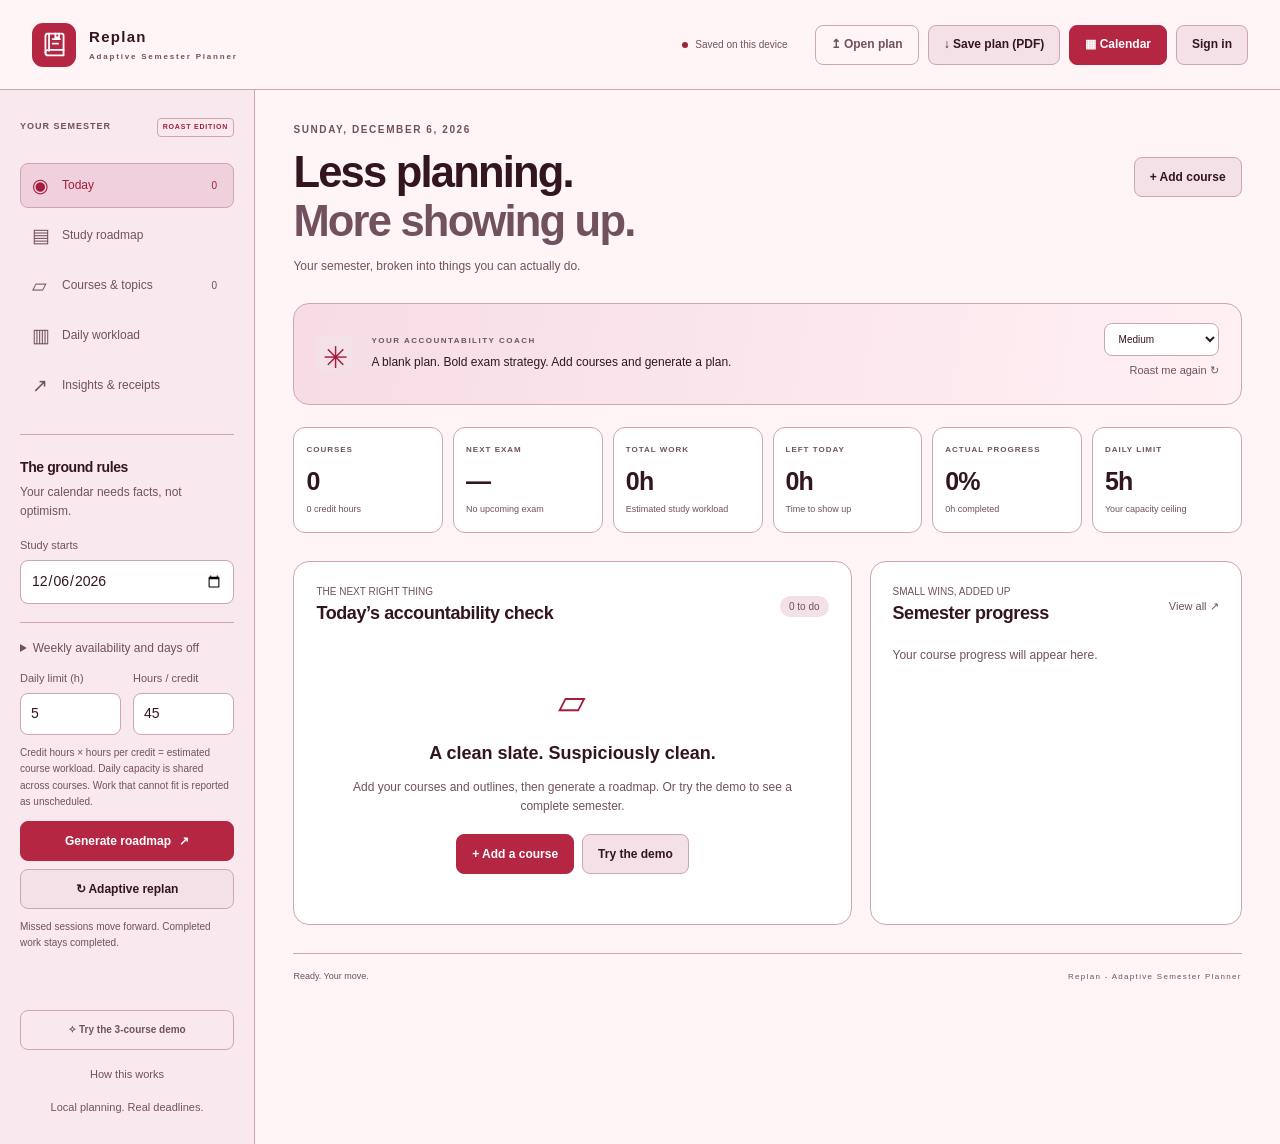
==== commit f56e1634: "fix bugs, updated readme" ====
--- a/replanv2.html
+++ b/replanv2.html
@@ -12,6 +12,7 @@
   <script defer src="replanv2-auth.js"></script>
   <script defer src="replanv2-engine.js"></script>
   <script defer src="replanv2-pdf.js"></script>
+  <script defer src="replanv2-calendar.js"></script>
   <script defer src="replanv2.js"></script>
 </head>
 <body>
@@ -34,8 +35,8 @@
           <h2 id="setup-title">The ground rules</h2><p class="muted small">Your calendar needs facts, not optimism.</p>
           <form id="settings-form">
             <label for="plan-start">Study starts</label><input id="plan-start" name="start" type="date" required>
-            <div class="field-grid"><div><label for="daily-cap">Daily limit <span>(h)</span></label><input id="daily-cap" name="cap" type="number" min="0" max="24" step="0.25" required></div><div><label for="hours-per-credit">Hours / credit</label><input id="hours-per-credit" name="hoursPerCH" type="number" min="1" max="100" step="1" required></div></div>
-            <p class="field-help">Credit hours × hours per credit = estimated course workload. The daily limit flags overload; it does not hide required work.</p>
+            <details><summary>Weekly availability and days off</summary><p class="field-help">Optional hours for each weekday. Leave blank to use the daily limit; use 0 for a day off.</p><div class="field-grid"><div><label for="weekday-0">Sunday</label><input id="weekday-0" type="number" min="0" max="24" step="0.25" placeholder="Daily limit"></div><div><label for="weekday-1">Monday</label><input id="weekday-1" type="number" min="0" max="24" step="0.25" placeholder="Daily limit"></div><div><label for="weekday-2">Tuesday</label><input id="weekday-2" type="number" min="0" max="24" step="0.25" placeholder="Daily limit"></div><div><label for="weekday-3">Wednesday</label><input id="weekday-3" type="number" min="0" max="24" step="0.25" placeholder="Daily limit"></div><div><label for="weekday-4">Thursday</label><input id="weekday-4" type="number" min="0" max="24" step="0.25" placeholder="Daily limit"></div><div><label for="weekday-5">Friday</label><input id="weekday-5" type="number" min="0" max="24" step="0.25" placeholder="Daily limit"></div><div><label for="weekday-6">Saturday</label><input id="weekday-6" type="number" min="0" max="24" step="0.25" placeholder="Daily limit"></div></div><label for="date-availability">Date exceptions</label><textarea id="date-availability" rows="3" placeholder="2026-12-01 = 0&#10;2026-12-02 = 2.5"></textarea><p class="field-help">One date = available hours per line. Date exceptions override the weekly pattern.</p></details><div class="field-grid"><div><label for="daily-cap">Daily limit <span>(h)</span></label><input id="daily-cap" name="cap" type="number" min="0" max="24" step="0.25" required></div><div><label for="hours-per-credit">Hours / credit</label><input id="hours-per-credit" name="hoursPerCH" type="number" min="1" max="100" step="1" required></div></div>
+            <p class="field-help">Credit hours × hours per credit = estimated course workload. Daily capacity is shared across courses. Work that cannot fit is reported as unscheduled.</p>
             <button class="button primary full" type="submit">Generate roadmap <span aria-hidden="true">↗</span></button>
           </form>
           <button data-action="replan" class="button full replan-button">↻ Adaptive replan</button>
@@ -63,9 +64,9 @@
     </div>
   </div>
   <input id="open-file" type="file" accept=".json,.csv" multiple hidden>
-  <dialog id="course-dialog" aria-labelledby="course-dialog-title"><form id="course-form"><div class="dialog-heading"><div><p class="eyebrow">COURSE SETUP</p><h2 id="course-dialog-title">Add a course</h2></div><button type="button" class="icon-button" data-close="course-dialog" aria-label="Close course editor">×</button></div><label for="course-name">Course name</label><input id="course-name" name="name" maxlength="100" placeholder="e.g. Programming" required><div class="field-grid"><div><label for="course-credit">Credit hours</label><input id="course-credit" name="credit_hours" type="number" min="0.1" max="30" step="0.1" value="3" required></div><div><label for="course-exam">Exam date</label><input id="course-exam" name="exam_date" type="date" required></div></div><div id="exam-presets" class="button-row"><span class="small muted">Exam in</span><button type="button" class="button compact" data-exam-days="30">30 days</button><button type="button" class="button compact" data-exam-days="60">60 days</button><button type="button" class="button compact" data-exam-days="90">90 days</button></div><label for="course-theme">Course badge</label><select id="course-theme" name="theme"></select><label for="course-topics">Course outline <span class="muted small">one topic per line</span></label><textarea id="course-topics" name="topics" rows="6" placeholder="Variables & control flow&#10;Functions&#10;Recursion" required></textarea><p class="field-help">Workload is estimated from credit hours and distributed across all topics before the exam date.</p><p id="course-error" class="error-message" role="alert"></p><div class="dialog-actions"><button type="button" data-close="course-dialog" class="button">Cancel</button><button type="submit" class="button primary">Save course</button></div></form></dialog>
+  <dialog id="course-dialog" aria-labelledby="course-dialog-title"><form id="course-form"><div class="dialog-heading"><div><p class="eyebrow">COURSE SETUP</p><h2 id="course-dialog-title">Add a course</h2></div><button type="button" class="icon-button" data-close="course-dialog" aria-label="Close course editor">×</button></div><label for="course-name">Course name</label><input id="course-name" name="name" maxlength="100" placeholder="e.g. Programming" required><div class="field-grid"><div><label for="course-credit">Credit hours</label><input id="course-credit" name="credit_hours" type="number" min="0.1" max="30" step="0.1" value="3" required></div><div><label for="course-exam">Exam date</label><input id="course-exam" name="exam_date" type="date" required></div></div><div id="exam-presets" class="button-row"><span class="small muted">Exam in</span><button type="button" class="button compact" data-exam-days="30">30 days</button><button type="button" class="button compact" data-exam-days="60">60 days</button><button type="button" class="button compact" data-exam-days="90">90 days</button></div><label for="course-theme">Course badge</label><select id="course-theme" name="theme"></select><label for="course-topics">Course outline <span class="muted small">one topic per line</span></label><textarea id="course-topics" name="topics" rows="6" placeholder="Variables & control flow&#10;Functions&#10;Recursion" required></textarea><p class="field-help">Workload is estimated from credit hours and distributed across all topics before the exam date.</p><label for="topic-hours">Topic estimates (optional)</label><textarea id="topic-hours" rows="3" placeholder="2&#10;5&#10;1.5"></textarea><p class="field-help">Hours per topic, one line per outline topic. Leave blank to estimate from credits. These estimates replace the credit estimate for those topics.</p><p id="course-error" class="error-message" role="alert"></p><div class="dialog-actions"><button type="button" data-close="course-dialog" class="button">Cancel</button><button type="submit" class="button primary">Save course</button></div></form></dialog>
   <dialog id="confirm-dialog" aria-labelledby="confirm-title"><form method="dialog"><h2 id="confirm-title">Continue?</h2><p id="confirm-message"></p><div class="dialog-actions"><button class="button" value="cancel">Cancel</button><button class="button primary" value="confirm" id="confirm-yes">Continue</button></div></form></dialog>
-  <dialog id="google-dialog" aria-labelledby="google-title"><div class="dialog-heading"><h2 id="google-title">Welcome to Replan</h2><button data-close="google-dialog" class="icon-button" aria-label="Close sign-in">×</button></div><p class="muted small">Sign in with your account, or keep planning as a guest. Your plan saves on this device.</p><p id="google-profile" class="notice" hidden></p><div class="signin-options"><button id="google-signin" type="button" class="button full">Continue with Google</button><button id="apple-signin" type="button" class="button full">Continue with Apple</button></div><p id="google-login-error" class="error-message" role="alert"></p><p id="google-login-status" role="status" aria-live="polite"></p><div class="dialog-actions"><button id="google-signout" type="button" class="button" hidden>Sign out</button><button type="button" data-action="continue-guest" class="button ghost">Continue as guest</button></div></dialog>
+  <dialog id="google-dialog" aria-labelledby="google-title"><div class="dialog-heading"><h2 id="google-title">Welcome to Replan</h2><button data-close="google-dialog" class="icon-button" aria-label="Close sign-in">×</button></div><p class="muted small">Sign in with your account, or keep planning as a guest. Your plan saves on this device.</p><p id="google-profile" class="notice" hidden></p><div class="signin-options"><button id="google-signin" type="button" class="button full"><svg class="google-signin-icon" xmlns="http://www.w3.org/2000/svg" viewBox="0 0 48 48" width="20" height="20" aria-hidden="true" focusable="false"><path fill="#4285F4" d="M43.61 24.46c0-1.36-.12-2.66-.35-3.92H24v7.43h11a9.4 9.4 0 0 1-4.08 6.18v5.13h6.61c3.87-3.56 6.08-8.81 6.08-14.82Z"/><path fill="#34A853" d="M24 44c5.51 0 10.13-1.83 13.51-4.96l-6.61-5.13c-1.83 1.23-4.17 1.98-6.9 1.98-5.32 0-9.83-3.59-11.45-8.43H5.73v5.29A20 20 0 0 0 24 44Z"/><path fill="#FBBC05" d="M12.55 27.46a12 12 0 0 1 0-6.92v-5.29H5.73a20 20 0 0 0 0 17.5l6.82-5.29Z"/><path fill="#EA4335" d="M24 12.11c3.01 0 5.69 1.04 7.82 3.1l5.86-5.86C34.13 6.04 29.51 4 24 4A20 20 0 0 0 5.73 15.25l6.82 5.29c1.62-4.84 6.13-8.43 11.45-8.43Z"/></svg><span>Continue with Google</span></button></div><p id="google-login-error" class="error-message" role="alert"></p><p id="google-login-status" role="status" aria-live="polite"></p><div class="dialog-actions"><button id="google-signout" type="button" class="button" hidden>Sign out</button><button type="button" data-action="continue-guest" class="button ghost">Continue as guest</button></div></dialog>
   <dialog id="calendar-dialog" aria-labelledby="calendar-title"><div class="dialog-heading"><div><p class="eyebrow">TAKE THE PLAN WITH YOU</p><h2 id="calendar-title">Your calendar. Your call.</h2></div><button data-close="calendar-dialog" class="icon-button" aria-label="Close calendar options">×</button></div><p class="muted small">Export an .ics file for any calendar, or connect Google to add these sessions to a dedicated study calendar.</p><form id="calendar-form"><fieldset><legend>Include courses</legend><div id="calendar-courses" class="checkbox-grid"></div></fieldset><label for="calendar-scope">Which sessions?</label><select id="calendar-scope" name="scope"><option value="upcoming">Upcoming unfinished sessions</option><option value="all">All sessions, including history</option><option value="selected">Selected roadmap sessions</option></select><label for="calendar-name">Calendar name</label><input id="calendar-name" name="name" maxlength="100" required><div class="field-grid"><div><label for="calendar-hour">Start time (your local time)</label><select id="calendar-hour" name="hour"></select></div><div><label for="calendar-reminder">Reminder</label><select id="calendar-reminder" name="reminder"><option value="0">No reminder</option><option value="5">5 minutes before</option><option value="15">15 minutes before</option><option value="30">30 minutes before</option><option value="60">1 hour before</option><option value="1440">1 day before</option></select></div></div><label class="checkbox-label"><input id="calendar-allday" name="allDay" type="checkbox"> All-day events</label><p class="field-help">Timed sessions run consecutively from the start time to avoid overlapping courses. Long sessions can continue into the next day.</p><p id="calendar-preview" class="notice"></p><p id="calendar-error" class="error-message" role="alert"></p><div class="dialog-actions"><button type="button" data-action="export-ics" class="button">↓ Export .ics</button><button type="submit" class="button primary" id="google-sync">Add tasks to Google Calendar</button></div><p id="sync-progress" role="status" aria-live="polite" class="field-help"></p></form></dialog>
   <dialog id="guide-dialog" aria-labelledby="guide-title"><div class="dialog-heading"><h2 id="guide-title">A plan that earns its attitude.</h2><button data-close="guide-dialog" class="icon-button" aria-label="Close guide">×</button></div><ol class="guide-list"><li><strong>Add your courses.</strong> Set credit hours, exam dates, and topic outlines, or try the demo.</li><li><strong>Set realistic ground rules.</strong> Workload defaults to 45 study hours per credit. Adjust this estimate to suit your courses.</li><li><strong>Generate the roadmap.</strong> Work spreads across available days before each exam. Daily-limit warnings show when the required pace is too high.</li><li><strong>Show up and check in.</strong> Complete, miss, or reset individual sessions and whole days. Missed sessions are rebuilt automatically; completed work is preserved.</li><li><strong>Keep the receipts.</strong> Inspect course progress, topic timelines, daily workload, and replan history. Export JSON, desktop-compatible CSV with metadata, calendar events, or print to PDF.</li></ol><p class="notice">Your plan autosaves in this browser when storage is available. Use JSON backup in Study roadmap to move devices. Save plan downloads a printable PDF checklist. The roast coach is local, optional, and adjustable.</p><p class="muted small">CSV files from v1.2 can be opened with their .csv.meta.json companion file. Without metadata, exam dates and credits are inferred from the schedule and should be reviewed.</p></dialog>
   <menu id="row-menu" class="context-menu" hidden><li><button data-context-status="Completed">✓ Mark completed</button></li><li><button data-context-status="Missed">Mark missed & replan</button></li><li><button data-context-status="Pending">Reset pending</button></li></menu>
--- a/replanv2.css
+++ b/replanv2.css
@@ -321,7 +321,9 @@
 #settings-form{display:grid;grid-template-columns:1fr 1fr;align-items:end;gap:8px 14px;margin-top:4px}
 #settings-form>label{grid-column:1}
 #settings-form>input{grid-column:1}
-#settings-form .field-grid{grid-column:2;grid-row:1/3;gap:8px}
+#settings-form>.field-grid{grid-column:2;grid-row:1/3;gap:8px}
+#settings-form>details{grid-column:1/-1}
+#settings-form>details .field-grid{grid-template-columns:1fr 1fr;gap:8px}
 #settings-form .field-help{grid-column:1/-1;margin:2px 0 4px}
 #settings-form .button{grid-column:1/-1}
 .setup-card>.field-help{margin-bottom:0}
@@ -391,3 +393,6 @@
 ::selection { background:var(--primary); color:var(--on-primary); }
 
 .signin-options{display:grid;gap:12px;margin:24px 0}
+
+#google-signin{display:flex;align-items:center;justify-content:center;gap:12px}
+.google-signin-icon{flex-shrink:0}
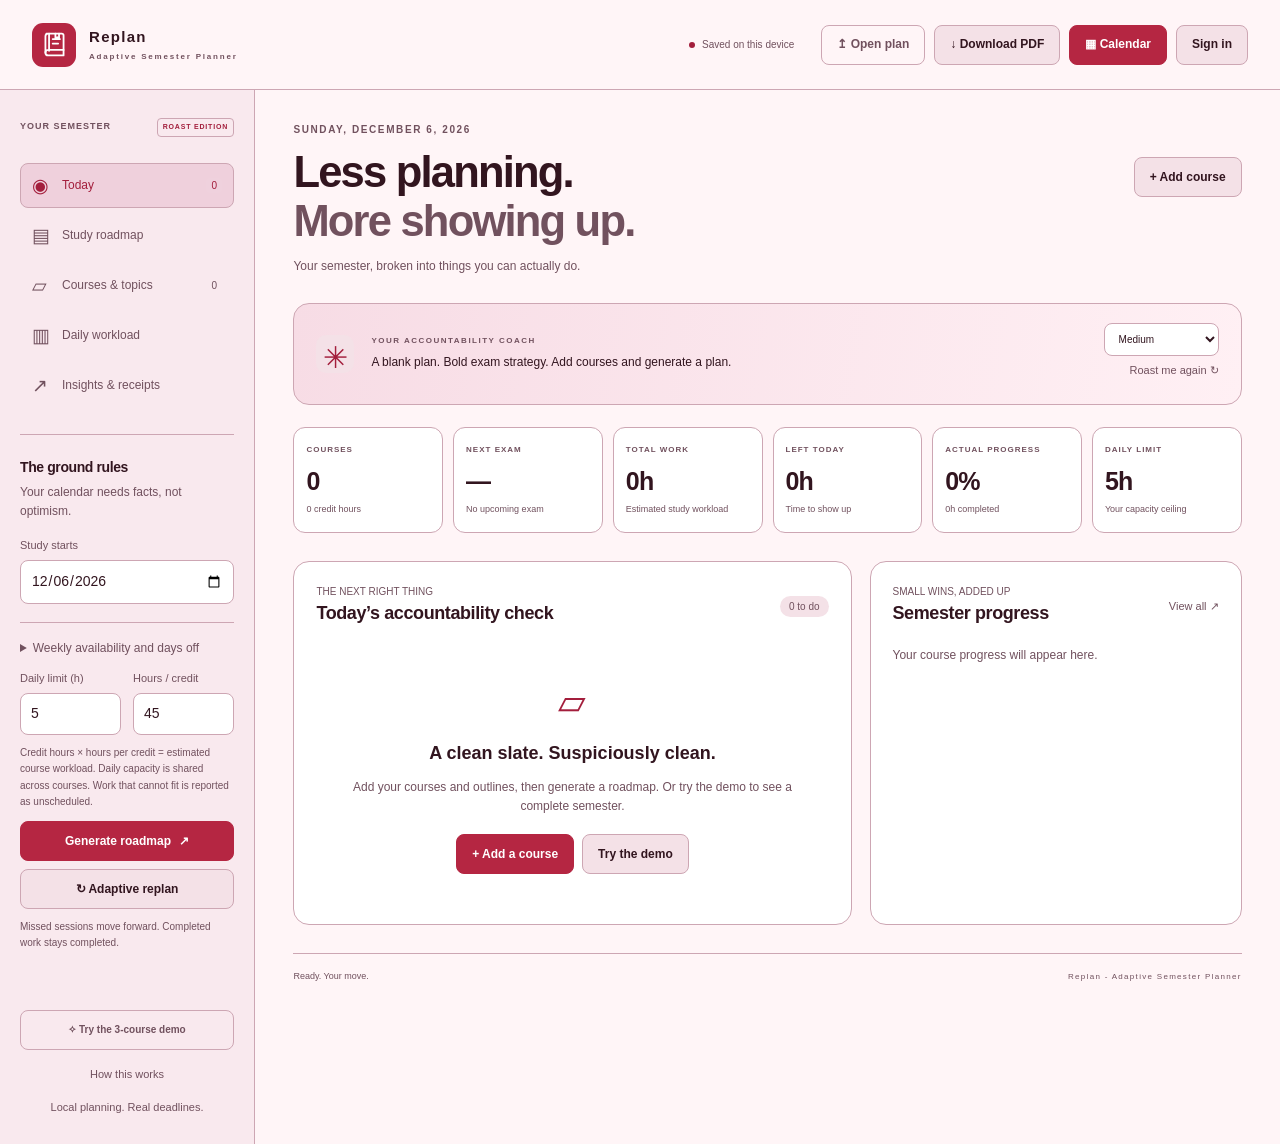
==== commit 385f2659: "Updated the v2 web app (replanv2.html)" ====
--- a/replanv2.html
+++ b/replanv2.html
@@ -19,7 +19,7 @@
   <div class="app-shell">
     <header class="topbar">
       <a href="#today" class="brand" aria-label="Replan - Adaptive Semester Planner home"><span class="brand-mark" aria-hidden="true"><svg viewBox="0 0 32 32" fill="none" xmlns="http://www.w3.org/2000/svg"><path d="M7 4h17a2 2 0 0 1 2 2v22H9a3 3 0 0 1-3-3V7a3 3 0 0 1 3-3Z" stroke="currentColor" stroke-width="2" stroke-linejoin="round"/><path d="M10 4v19M6 25a3 3 0 0 1 3-3h17M14 10h8M14 15h6M21 4v5l-2-1-2 1V4" stroke="currentColor" stroke-width="2" stroke-linecap="round" stroke-linejoin="round"/></svg></span><span>Replan<small>Adaptive Semester Planner</small></span></a>
-      <div class="header-actions"><span class="local-badge"><i></i> Saved on this device</span><button data-action="open" class="button ghost">↥ Open plan</button><button data-action="save" class="button" title="Download a printable PDF schedule with checkboxes">↓ Save plan (PDF)</button><button data-action="calendar" class="button primary">▦ Calendar</button><button id="google-account" data-action="google-login" class="button" title="Optional account">Sign in</button></div>
+      <div class="header-actions"><span class="local-badge"><i></i> Saved on this device</span><button data-action="open" class="button ghost">↥ Open plan</button><button data-action="save" class="button" title="Download a daily PDF checklist with completion boxes and notes">↓ Download PDF</button><button data-action="calendar" class="button primary">▦ Calendar</button><button id="google-account" data-action="google-login" class="button" title="Optional account">Sign in</button></div>
     </header>
     <div class="workspace">
       <aside class="sidebar">
@@ -50,7 +50,7 @@
         <section id="metrics" class="metrics" aria-label="Semester summary"></section>
         <section id="view-today" class="view" aria-label="Today's study sessions"></section>
         <section id="view-schedule" class="view" aria-label="Study roadmap" hidden>
-          <div class="section-heading"><div><h2>The study roadmap</h2><p class="muted small">Every session, every course. Double-click a row to toggle completion.</p></div><div class="button-row"><button data-action="export-csv" class="button compact">↓ CSV</button><button data-action="backup" class="button compact">↓ JSON backup</button><button data-action="export-meta" class="button compact">↓ CSV metadata</button><button data-action="print" class="button compact">Print / PDF</button></div></div>
+          <div class="section-heading"><div><h2>The study roadmap</h2><p class="muted small">Every session, every course. Double-click a row to toggle completion.</p></div><div class="button-row"><button data-action="save" class="button primary compact">↓ Download PDF</button><button data-action="print" class="button compact">Print view</button></div></div><details class="backup-tools"><summary>Plan backup and recovery</summary><p class="field-help">PDFs are for studying and printing. JSON backups preserve the complete editable plan.</p><div class="button-row"><button data-action="backup" class="button compact">↓ JSON backup</button><button data-action="open" class="button compact">Open backup</button><button id="export-original" data-action="export-original" class="button compact" hidden>↓ Export original saved data</button><button data-action="export-csv" class="button compact">↓ CSV</button><button data-action="export-meta" class="button compact">↓ CSV metadata</button></div></details>
           <div class="filters"><label>Course<select id="filter-course"><option value="">All courses</option></select></label><label>Status<select id="filter-status"><option value="">All statuses</option><option>Pending</option><option>Completed</option><option>Missed</option><option>Rescheduled</option></select></label><label class="search-field">Search<input id="filter-search" type="search" placeholder="Find a course or topic…"></label><button data-action="jump-today" class="button compact">Jump to today</button></div>
           <div class="batch-bar"><span id="selection-summary">Select sessions to update their status</span><div class="button-row"><button data-action="batch-done" class="button compact">✓ Completed</button><button data-action="batch-missed" class="button compact">Missed</button><button data-action="batch-pending" class="button compact">Reset pending</button></div></div>
           <div class="table-wrap" tabindex="0" aria-label="Scrollable study roadmap"><table><thead><tr><th><input id="select-all" type="checkbox" aria-label="Select all visible sessions"></th><th><button data-sort="Day">Day ↕</button></th><th><button data-sort="Date">Date ↕</button></th><th><button data-sort="Course">Course ↕</button></th><th><button data-sort="Topic">Topic ↕</button></th><th>Topic day</th><th><button data-sort="Target Hours">Hours ↕</button></th><th><button data-sort="Status">Status ↕</button></th></tr></thead><tbody id="schedule-body"></tbody></table></div>
@@ -68,7 +68,7 @@
   <dialog id="confirm-dialog" aria-labelledby="confirm-title"><form method="dialog"><h2 id="confirm-title">Continue?</h2><p id="confirm-message"></p><div class="dialog-actions"><button class="button" value="cancel">Cancel</button><button class="button primary" value="confirm" id="confirm-yes">Continue</button></div></form></dialog>
   <dialog id="google-dialog" aria-labelledby="google-title"><div class="dialog-heading"><h2 id="google-title">Welcome to Replan</h2><button data-close="google-dialog" class="icon-button" aria-label="Close sign-in">×</button></div><p class="muted small">Sign in with your account, or keep planning as a guest. Your plan saves on this device.</p><p id="google-profile" class="notice" hidden></p><div class="signin-options"><button id="google-signin" type="button" class="button full"><svg class="google-signin-icon" xmlns="http://www.w3.org/2000/svg" viewBox="0 0 48 48" width="20" height="20" aria-hidden="true" focusable="false"><path fill="#4285F4" d="M43.61 24.46c0-1.36-.12-2.66-.35-3.92H24v7.43h11a9.4 9.4 0 0 1-4.08 6.18v5.13h6.61c3.87-3.56 6.08-8.81 6.08-14.82Z"/><path fill="#34A853" d="M24 44c5.51 0 10.13-1.83 13.51-4.96l-6.61-5.13c-1.83 1.23-4.17 1.98-6.9 1.98-5.32 0-9.83-3.59-11.45-8.43H5.73v5.29A20 20 0 0 0 24 44Z"/><path fill="#FBBC05" d="M12.55 27.46a12 12 0 0 1 0-6.92v-5.29H5.73a20 20 0 0 0 0 17.5l6.82-5.29Z"/><path fill="#EA4335" d="M24 12.11c3.01 0 5.69 1.04 7.82 3.1l5.86-5.86C34.13 6.04 29.51 4 24 4A20 20 0 0 0 5.73 15.25l6.82 5.29c1.62-4.84 6.13-8.43 11.45-8.43Z"/></svg><span>Continue with Google</span></button></div><p id="google-login-error" class="error-message" role="alert"></p><p id="google-login-status" role="status" aria-live="polite"></p><div class="dialog-actions"><button id="google-signout" type="button" class="button" hidden>Sign out</button><button type="button" data-action="continue-guest" class="button ghost">Continue as guest</button></div></dialog>
   <dialog id="calendar-dialog" aria-labelledby="calendar-title"><div class="dialog-heading"><div><p class="eyebrow">TAKE THE PLAN WITH YOU</p><h2 id="calendar-title">Your calendar. Your call.</h2></div><button data-close="calendar-dialog" class="icon-button" aria-label="Close calendar options">×</button></div><p class="muted small">Export an .ics file for any calendar, or connect Google to add these sessions to a dedicated study calendar.</p><form id="calendar-form"><fieldset><legend>Include courses</legend><div id="calendar-courses" class="checkbox-grid"></div></fieldset><label for="calendar-scope">Which sessions?</label><select id="calendar-scope" name="scope"><option value="upcoming">Upcoming unfinished sessions</option><option value="all">All sessions, including history</option><option value="selected">Selected roadmap sessions</option></select><label for="calendar-name">Calendar name</label><input id="calendar-name" name="name" maxlength="100" required><div class="field-grid"><div><label for="calendar-hour">Start time (your local time)</label><select id="calendar-hour" name="hour"></select></div><div><label for="calendar-reminder">Reminder</label><select id="calendar-reminder" name="reminder"><option value="0">No reminder</option><option value="5">5 minutes before</option><option value="15">15 minutes before</option><option value="30">30 minutes before</option><option value="60">1 hour before</option><option value="1440">1 day before</option></select></div></div><label class="checkbox-label"><input id="calendar-allday" name="allDay" type="checkbox"> All-day events</label><p class="field-help">Timed sessions run consecutively from the start time to avoid overlapping courses. Long sessions can continue into the next day.</p><p id="calendar-preview" class="notice"></p><p id="calendar-error" class="error-message" role="alert"></p><div class="dialog-actions"><button type="button" data-action="export-ics" class="button">↓ Export .ics</button><button type="submit" class="button primary" id="google-sync">Add tasks to Google Calendar</button></div><p id="sync-progress" role="status" aria-live="polite" class="field-help"></p></form></dialog>
-  <dialog id="guide-dialog" aria-labelledby="guide-title"><div class="dialog-heading"><h2 id="guide-title">A plan that earns its attitude.</h2><button data-close="guide-dialog" class="icon-button" aria-label="Close guide">×</button></div><ol class="guide-list"><li><strong>Add your courses.</strong> Set credit hours, exam dates, and topic outlines, or try the demo.</li><li><strong>Set realistic ground rules.</strong> Workload defaults to 45 study hours per credit. Adjust this estimate to suit your courses.</li><li><strong>Generate the roadmap.</strong> Work spreads across available days before each exam. Daily-limit warnings show when the required pace is too high.</li><li><strong>Show up and check in.</strong> Complete, miss, or reset individual sessions and whole days. Missed sessions are rebuilt automatically; completed work is preserved.</li><li><strong>Keep the receipts.</strong> Inspect course progress, topic timelines, daily workload, and replan history. Export JSON, desktop-compatible CSV with metadata, calendar events, or print to PDF.</li></ol><p class="notice">Your plan autosaves in this browser when storage is available. Use JSON backup in Study roadmap to move devices. Save plan downloads a printable PDF checklist. The roast coach is local, optional, and adjustable.</p><p class="muted small">CSV files from v1.2 can be opened with their .csv.meta.json companion file. Without metadata, exam dates and credits are inferred from the schedule and should be reviewed.</p></dialog>
+  <dialog id="guide-dialog" aria-labelledby="guide-title"><div class="dialog-heading"><h2 id="guide-title">A plan that earns its attitude.</h2><button data-close="guide-dialog" class="icon-button" aria-label="Close guide">×</button></div><ol class="guide-list"><li><strong>Add your courses.</strong> Set credit hours, exam dates, and topic outlines, or try the demo.</li><li><strong>Set realistic ground rules.</strong> Workload defaults to 45 study hours per credit. Adjust this estimate to suit your courses.</li><li><strong>Generate the roadmap.</strong> Work spreads across available days before each exam. Each day rotates through courses, one unfinished topic per course. Courses that do not fit get first turns the next day. Work that cannot fit before exams is reported as unscheduled.</li><li><strong>Show up and check in.</strong> Complete, miss, or reset individual sessions and whole days. Missed sessions are rebuilt automatically; completed work is preserved.</li><li><strong>Keep the receipts.</strong> Inspect course progress, topic timelines, daily workload, and replan history. Download your daily PDF checklist with completion boxes and notes. Backups and CSV tools are under Plan backup and recovery; calendar export remains available.</li></ol><p class="notice">Your plan autosaves in this browser when storage is available. Use Plan backup and recovery in Study roadmap to move devices or restore your plan. Download PDF creates an A4 checklist for each study day, with continuation pages when needed. The roast coach is local, optional, and adjustable.</p><p class="muted small">CSV files from v1.2 can be opened with their .csv.meta.json companion file. Without metadata, exam dates and credits are inferred from the schedule and should be reviewed.</p></dialog>
   <menu id="row-menu" class="context-menu" hidden><li><button data-context-status="Completed">✓ Mark completed</button></li><li><button data-context-status="Missed">Mark missed & replan</button></li><li><button data-context-status="Pending">Reset pending</button></li></menu>
   <div id="toast" class="toast" role="status" aria-live="polite" hidden></div>
   <div id="print-report" hidden></div>
--- a/replanv2.css
+++ b/replanv2.css
@@ -396,3 +396,6 @@
 
 #google-signin{display:flex;align-items:center;justify-content:center;gap:12px}
 .google-signin-icon{flex-shrink:0}
+
+.backup-tools{margin:0 0 18px;padding:12px 0}
+.backup-tools .button-row{margin-top:10px;flex-wrap:wrap}
